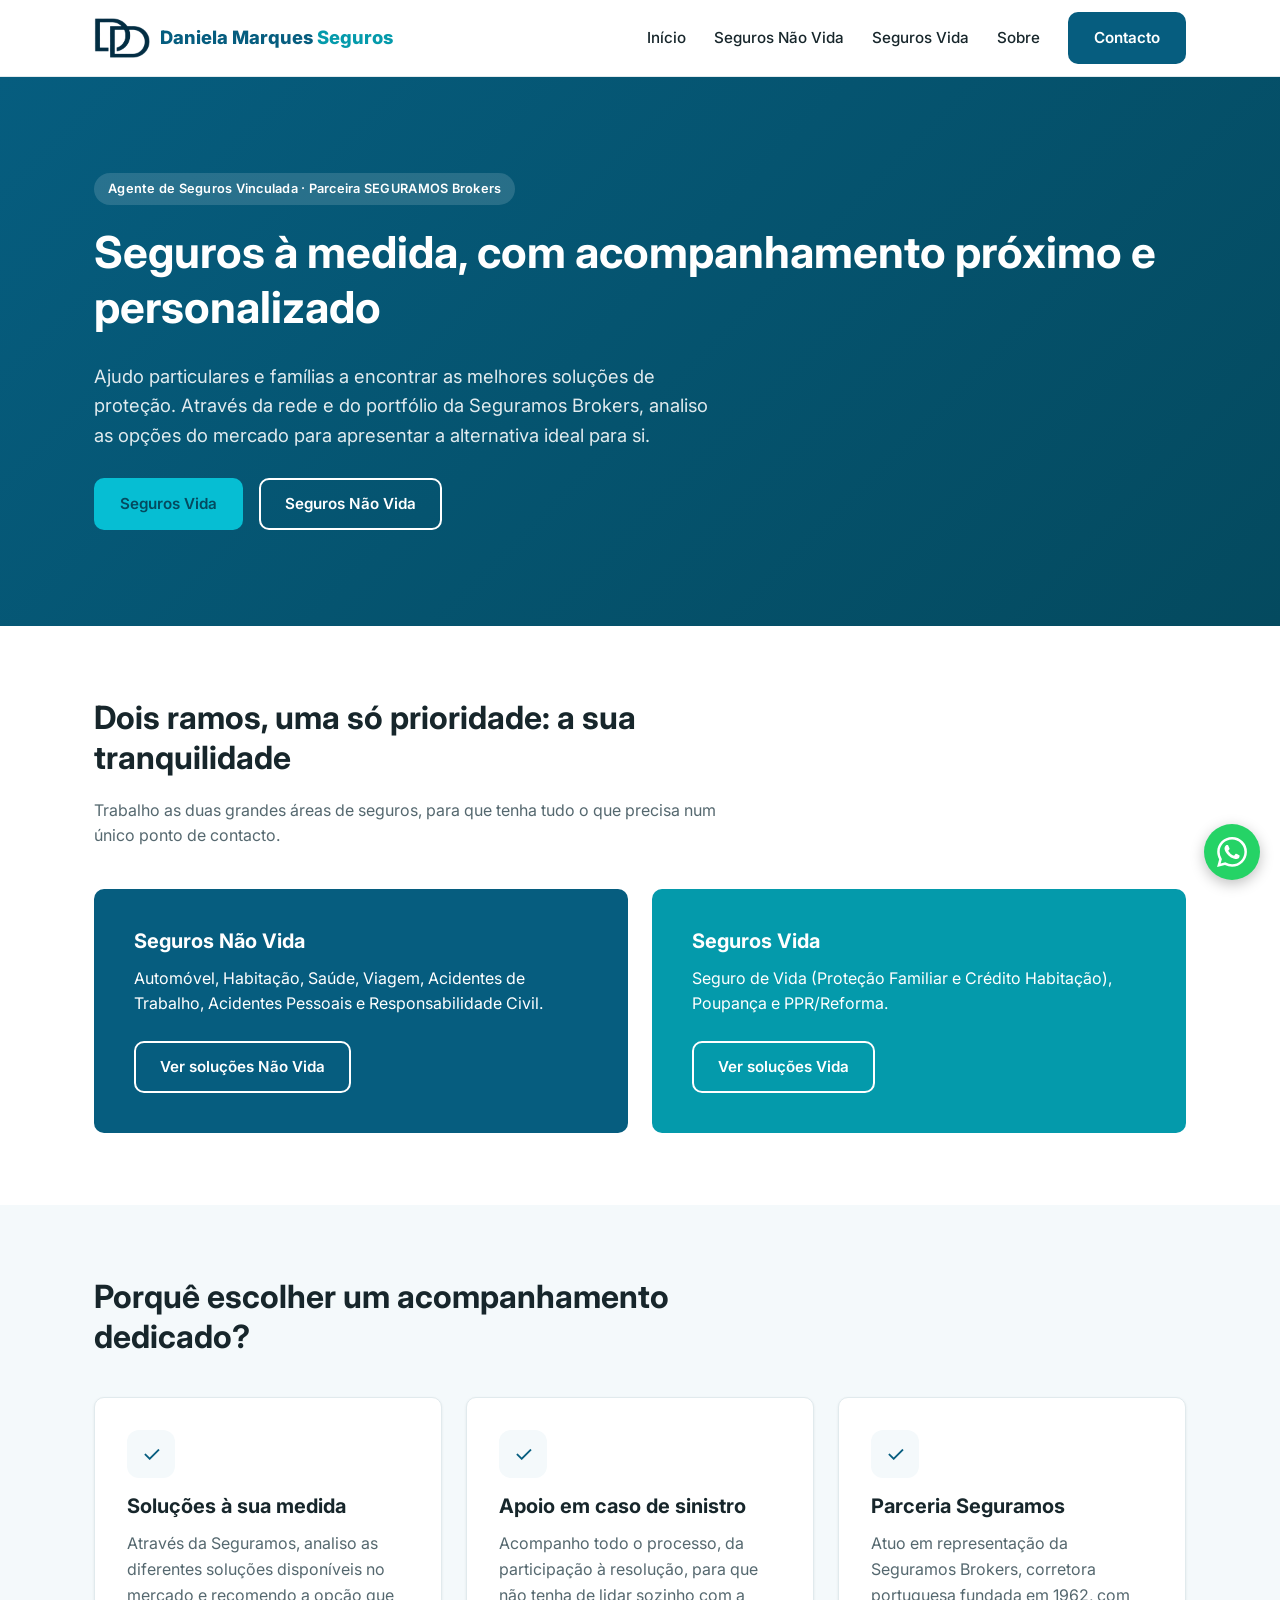
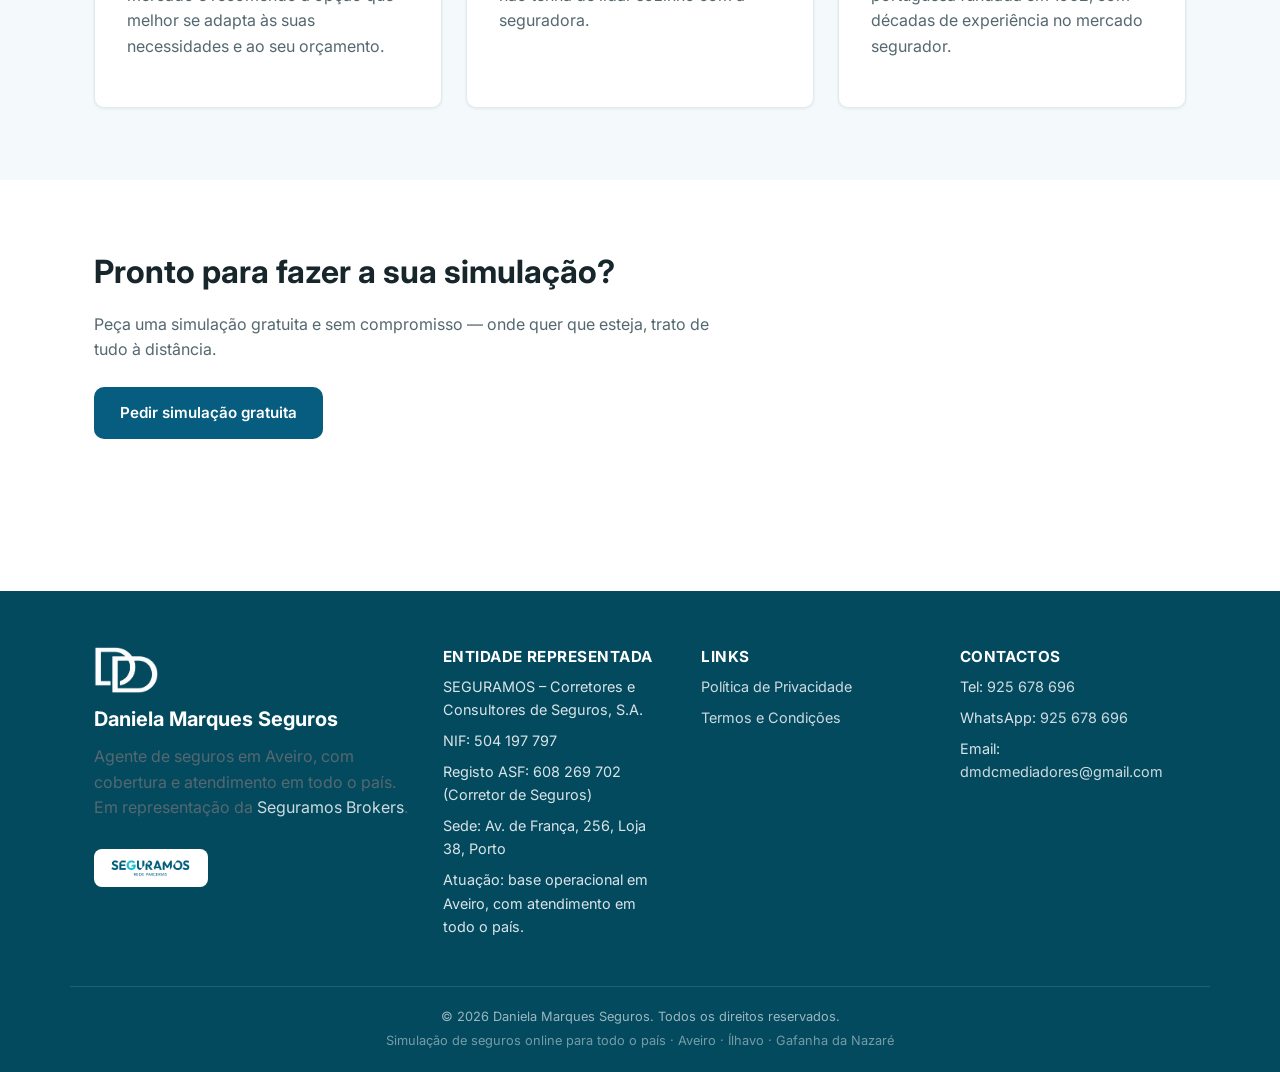
==== index.html @ 2007d987 "Adicionar logótipos DMDC Mediadores, favicon e imagem de partilha - Símbolo DD no cabeçalho e no rod" ====
<!DOCTYPE html>
<html lang="pt-PT">
<head>
  <meta charset="UTF-8">
  <meta name="viewport" content="width=device-width, initial-scale=1.0">
  <title>Simulação de Seguros Online — Daniela Marques Seguros | Aveiro</title>
  <meta name="description" content="Peça a sua simulação de seguro automóvel, casa, saúde, vida ou crédito habitação. Agente em representação da Seguramos Brokers, com atendimento em todo o país a partir de Aveiro e Ílhavo.">
  <link rel="canonical" href="https://dmdcmediadores.pt/">
  <meta property="og:type" content="website">
  <meta property="og:locale" content="pt_PT">
  <meta property="og:site_name" content="Daniela Marques Seguros">
  <meta property="og:title" content="Simulação de Seguros Online — Daniela Marques Seguros | Aveiro">
  <meta property="og:description" content="Peça a sua simulação de seguro automóvel, casa, saúde, vida ou crédito habitação. Agente em representação da Seguramos Brokers, com atendimento em todo o país a partir de Aveiro e Ílhavo.">
  <meta property="og:image" content="https://dmdcmediadores.pt/assets/img/og-image.png">
  <meta property="og:image:width" content="1200">
  <meta property="og:image:height" content="630">
  <meta property="og:url" content="https://dmdcmediadores.pt/">
  <link rel="icon" href="favicon.ico" sizes="any">
  <link rel="icon" href="assets/img/favicon-32.png" type="image/png" sizes="32x32">
  <link rel="apple-touch-icon" href="assets/img/apple-touch-icon.png">
  <link rel="manifest" href="site.webmanifest">
  <meta name="theme-color" content="#083d52">
  <link rel="preconnect" href="https://fonts.googleapis.com">
  <link href="https://fonts.googleapis.com/css2?family=Inter:wght@400;500;600;700;800&display=swap" rel="stylesheet">
  <link rel="stylesheet" href="assets/css/style.css">
  <script type="application/ld+json">
{
  "@context": "https://schema.org",
  "@type": "InsuranceAgency",
  "name": "Daniela Marques Seguros",
  "description": "Peça a sua simulação de seguro automóvel, casa, saúde, vida ou crédito habitação. Agente em representação da Seguramos Brokers, com atendimento em todo o país a partir de Aveiro e Ílhavo.",
  "url": "https://dmdcmediadores.pt/",
  "logo": "https://dmdcmediadores.pt/assets/img/logo-dmdc.png",
  "image": "https://dmdcmediadores.pt/assets/img/og-image.png",
  "telephone": "+351925678696",
  "email": "dmdcmediadores@gmail.com",
  "address": {
    "@type": "PostalAddress",
    "addressLocality": "Aveiro",
    "addressRegion": "Aveiro",
    "addressCountry": "PT"
  },
  "areaServed": [
    {
      "@type": "Country",
      "name": "Portugal"
    },
    {
      "@type": "City",
      "name": "Aveiro"
    },
    {
      "@type": "City",
      "name": "Ílhavo"
    },
    {
      "@type": "Place",
      "name": "Gafanha da Nazaré"
    }
  ],
  "parentOrganization": {
    "@type": "Organization",
    "name": "SEGURAMOS – Corretores e Consultores de Seguros, S.A.",
    "url": "https://www.seguramos.pt",
    "taxID": "504197797"
  },
  "knowsAbout": [
    "Seguro Automóvel",
    "Seguro de Habitação",
    "Seguro de Saúde",
    "Seguro de Viagem",
    "Seguro de Acidentes de Trabalho",
    "Seguro de Acidentes Pessoais",
    "Seguro de Responsabilidade Civil",
    "Seguro de Vida",
    "Seguro de Crédito Habitação",
    "PPR"
  ]
}
  </script>
</head>
<body>

  <header class="site-header">
    <div class="container header-inner">
      <a href="index.html" class="logo"><img src="assets/img/logo-dd.png" alt="" class="logo-mark" width="56" height="40"><span class="logo-text">Daniela Marques <span>Seguros</span></span></a>
      <nav class="main-nav" id="main-nav">
        <ul>
          <li><a href="index.html">Início</a></li>
          <li><a href="seguros-nao-vida.html">Seguros Não Vida</a></li>
          <li><a href="seguros-vida.html">Seguros Vida</a></li>
          <li><a href="sobre.html">Sobre</a></li>
          <li><a href="contacto.html" class="btn btn-primary">Contacto</a></li>
        </ul>
      </nav>
      <button class="nav-toggle" id="nav-toggle" aria-label="Abrir menu" aria-expanded="false">
        <span></span><span></span><span></span>
      </button>
    </div>
  </header>

  <section class="hero">
    <div class="container">
      <span class="hero-eyebrow">Agente de Seguros Vinculada · Parceira SEGURAMOS Brokers</span>
      <h1>Seguros à medida, com acompanhamento próximo e personalizado</h1>
      <p class="lead">Ajudo particulares e famílias a encontrar as melhores soluções de proteção. Através da rede e do portfólio da Seguramos Brokers, analiso as opções do mercado para apresentar a alternativa ideal para si.</p>
      <div class="btn-row">
        <a href="seguros-vida.html" class="btn btn-accent">Seguros Vida</a>
        <a href="seguros-nao-vida.html" class="btn btn-outline">Seguros Não Vida</a>
      </div>
    </div>
  </section>

  <section class="section">
    <div class="container">
      <div class="section-header">
        <h2>Dois ramos, uma só prioridade: a sua tranquilidade</h2>
        <p>Trabalho as duas grandes áreas de seguros, para que tenha tudo o que precisa num único ponto de contacto.</p>
      </div>
      <div class="grid grid-2">
        <div class="branch-card nao-vida">
          <h3>Seguros Não Vida</h3>
          <p>Automóvel, Habitação, Saúde, Viagem, Acidentes de Trabalho, Acidentes Pessoais e Responsabilidade Civil.</p>
          <a href="seguros-nao-vida.html" class="btn btn-outline">Ver soluções Não Vida</a>
        </div>
        <div class="branch-card vida">
          <h3>Seguros Vida</h3>
          <p>Seguro de Vida (Proteção Familiar e Crédito Habitação), Poupança e PPR/Reforma.</p>
          <a href="seguros-vida.html" class="btn btn-outline">Ver soluções Vida</a>
        </div>
      </div>
    </div>
  </section>

  <section class="section section-alt">
    <div class="container">
      <div class="section-header">
        <h2>Porquê escolher um acompanhamento dedicado?</h2>
      </div>
      <div class="grid grid-3">
        <div class="card">
          <div class="card-icon">✓</div>
          <h3>Soluções à sua medida</h3>
          <p>Através da Seguramos, analiso as diferentes soluções disponíveis no mercado e recomendo a opção que melhor se adapta às suas necessidades e ao seu orçamento.</p>
        </div>
        <div class="card">
          <div class="card-icon">✓</div>
          <h3>Apoio em caso de sinistro</h3>
          <p>Acompanho todo o processo, da participação à resolução, para que não tenha de lidar sozinho com a seguradora.</p>
        </div>
        <div class="card">
          <div class="card-icon">✓</div>
          <h3>Parceria Seguramos</h3>
          <p>Atuo em representação da Seguramos Brokers, corretora portuguesa fundada em 1962, com décadas de experiência no mercado segurador.</p>
        </div>
      </div>
    </div>
  </section>

  <section class="section">
    <div class="container">
      <div class="section-header" style="margin-bottom: 24px;">
        <h2>Pronto para fazer a sua simulação?</h2>
        <p>Peça uma simulação gratuita e sem compromisso — onde quer que esteja, trato de tudo à distância.</p>
      </div>
      <a href="contacto.html" class="btn btn-primary">Pedir simulação gratuita</a>
    </div>
  </section>

  <footer class="site-footer">
    <div class="container footer-inner">
      <div class="footer-col">
        <img src="assets/img/logo-dd-white.png" alt="DMDC Mediadores" class="footer-logo" width="64" height="46">
        <h3>Daniela Marques Seguros</h3>
        <p>Agente de seguros em Aveiro, com cobertura e atendimento em todo o país. Em representação da <a href="https://www.seguramos.pt" target="_blank" rel="noopener">Seguramos Brokers</a>.</p>
        <a href="https://www.seguramos.pt" target="_blank" rel="noopener" class="footer-partner-logo-wrap">
          <img src="assets/img/seguramos-logo.png" alt="Seguramos — Rede Parcerias" class="footer-partner-logo">
        </a>
      </div>
      <div class="footer-col">
        <h4>Entidade Representada</h4>
        <ul>
          <li>SEGURAMOS – Corretores e Consultores de Seguros, S.A.</li>
          <li>NIF: 504 197 797</li>
          <li>Registo ASF: 608 269 702 (Corretor de Seguros)</li>
          <li>Sede: Av. de França, 256, Loja 38, Porto</li>
          <li>Atuação: base operacional em Aveiro, com atendimento em todo o país.</li>
        </ul>
      </div>
      <div class="footer-col">
        <h4>Links</h4>
        <ul>
          <li><a href="privacidade.html">Política de Privacidade</a></li>
          <li><a href="termos.html">Termos e Condições</a></li>
        </ul>
      </div>
      <div class="footer-col">
        <h4>Contactos</h4>
        <ul>
          <li>Tel: <a href="tel:+351925678696">925 678 696</a></li>
          <li>WhatsApp: <a href="https://wa.me/351925678696" target="_blank" rel="noopener">925 678 696</a></li>
          <li>Email: <a href="mailto:dmdcmediadores@gmail.com">dmdcmediadores@gmail.com</a></li>
        </ul>
      </div>
    </div>
    <div class="footer-bottom container">
      <p>&copy; <span id="year"></span> Daniela Marques Seguros. Todos os direitos reservados.</p>
      <p class="footer-areas">Simulação de seguros online para todo o país · Aveiro · Ílhavo · Gafanha da Nazaré</p>
    </div>
  </footer>

  <a href="https://wa.me/351925678696?text=Ol%C3%A1%20Daniela%2C%20gostaria%20de%20pedir%20uma%20simula%C3%A7%C3%A3o%20de%20seguro." class="whatsapp-float" target="_blank" rel="noopener" aria-label="Falar no WhatsApp">
    <svg viewBox="0 0 24 24" aria-hidden="true"><path fill="currentColor" d="M17.472 14.382c-.297-.149-1.758-.867-2.03-.967-.273-.099-.471-.148-.67.15-.197.297-.767.966-.94 1.164-.173.199-.347.223-.644.075-.297-.15-1.255-.463-2.39-1.475-.883-.788-1.48-1.761-1.653-2.059-.173-.297-.018-.458.13-.606.134-.133.298-.347.446-.52.149-.174.198-.298.298-.497.099-.198.05-.371-.025-.52-.075-.149-.669-1.612-.916-2.207-.242-.579-.487-.5-.669-.51-.173-.008-.371-.01-.57-.01-.198 0-.52.074-.792.372-.272.297-1.04 1.016-1.04 2.479 0 1.462 1.065 2.875 1.213 3.074.149.198 2.096 3.2 5.077 4.487.709.306 1.262.489 1.694.625.712.227 1.36.195 1.871.118.571-.085 1.758-.719 2.006-1.413.248-.694.248-1.289.173-1.413-.074-.124-.272-.198-.57-.347m-5.421 7.403h-.004a9.87 9.87 0 01-5.031-1.378l-.361-.214-3.741.982.998-3.648-.235-.374a9.86 9.86 0 01-1.51-5.26c.001-5.45 4.436-9.884 9.888-9.884 2.64 0 5.122 1.03 6.988 2.898a9.825 9.825 0 012.893 6.994c-.003 5.45-4.437 9.884-9.885 9.884m8.413-18.297A11.815 11.815 0 0012.05 0C5.495 0 .16 5.335.157 11.892c0 2.096.547 4.142 1.588 5.945L.057 24l6.305-1.654a11.882 11.882 0 005.683 1.448h.005c6.554 0 11.89-5.335 11.893-11.893a11.821 11.821 0 00-3.48-8.413Z"/></svg>
  </a>

  <script src="assets/js/main.js"></script>
</body>
</html>
---- assets/css/style.css ----
/* Daniela Marques Seguros — folha de estilos principal */

:root {
  --color-primary: #065d7f;
  --color-primary-dark: #044a5f;
  --color-accent: #06bed3;
  --color-accent-dark: #049aab;
  --color-white: #ffffff;
  --color-bg: #ffffff;
  --color-bg-alt: #f4f9fb;
  --color-text: #17262b;
  --color-text-muted: #55686f;
  --color-border: #e1eaed;
  --font-family: 'Inter', -apple-system, BlinkMacSystemFont, 'Segoe UI', Roboto, Helvetica, Arial, sans-serif;
  --radius: 10px;
  --shadow-sm: 0 1px 3px rgba(6, 40, 55, 0.08);
  --shadow-md: 0 8px 24px rgba(6, 40, 55, 0.10);
  --container-width: 1140px;
}

* { box-sizing: border-box; }

html { scroll-behavior: smooth; }

body {
  margin: 0;
  font-family: var(--font-family);
  color: var(--color-text);
  background: var(--color-bg);
  line-height: 1.6;
  -webkit-font-smoothing: antialiased;
}

img { max-width: 100%; display: block; }

a { color: var(--color-primary); text-decoration: none; }
a:hover { color: var(--color-accent-dark); }

h1, h2, h3, h4 { line-height: 1.25; margin: 0 0 0.6em; font-weight: 700; }
h1 { font-size: clamp(2rem, 4vw, 2.75rem); }
h2 { font-size: clamp(1.5rem, 3vw, 2rem); }
h3 { font-size: 1.25rem; }
p { margin: 0 0 1em; color: var(--color-text-muted); }

.container {
  max-width: var(--container-width);
  margin: 0 auto;
  padding: 0 24px;
}

.section { padding: 72px 0; }
.section-alt { background: var(--color-bg-alt); }
.section-header { max-width: 640px; margin-bottom: 40px; }
.section-header p { margin-bottom: 0; }

/* Header / Nav */
.site-header {
  position: sticky;
  top: 0;
  z-index: 100;
  background: var(--color-white);
  border-bottom: 1px solid var(--color-border);
}

.header-inner {
  display: flex;
  align-items: center;
  justify-content: space-between;
  min-height: 76px;
}

.logo {
  display: inline-flex;
  align-items: center;
  gap: 10px;
  font-weight: 800;
  font-size: 1.15rem;
  color: var(--color-primary);
  white-space: nowrap;
}
.logo-mark { height: 40px; width: auto; display: block; }
.logo-text span { color: var(--color-accent-dark); }

.main-nav ul {
  list-style: none;
  display: flex;
  align-items: center;
  gap: 28px;
  margin: 0;
  padding: 0;
}

.main-nav a:not(.btn) {
  color: var(--color-text);
  font-weight: 500;
  font-size: 0.95rem;
}
.main-nav a:not(.btn):hover { color: var(--color-primary); }

.nav-toggle {
  display: none;
  flex-direction: column;
  justify-content: center;
  gap: 5px;
  width: 40px;
  height: 40px;
  background: none;
  border: none;
  cursor: pointer;
}
.nav-toggle span {
  display: block;
  height: 2px;
  width: 100%;
  background: var(--color-primary);
  border-radius: 2px;
}

/* Buttons */
.btn {
  display: inline-block;
  padding: 12px 24px;
  border-radius: var(--radius);
  font-weight: 600;
  font-size: 0.95rem;
  border: 2px solid transparent;
  cursor: pointer;
  transition: transform 0.15s ease, box-shadow 0.15s ease, background 0.15s ease;
}
.btn-primary {
  background: var(--color-primary);
  color: var(--color-white);
}
.btn-primary:hover { background: var(--color-primary-dark); color: var(--color-white); }
.btn-accent {
  background: var(--color-accent);
  color: var(--color-primary-dark);
}
.btn-accent:hover { background: var(--color-accent-dark); color: var(--color-white); }
.btn-outline {
  background: transparent;
  border-color: var(--color-white);
  color: var(--color-white);
}
.btn-outline:hover { background: var(--color-white); color: var(--color-primary); }
.btn-block { width: 100%; text-align: center; }
.btn-row { display: flex; flex-wrap: wrap; gap: 16px; margin-top: 28px; }

/* Hero */
.hero {
  background: linear-gradient(135deg, var(--color-primary) 0%, var(--color-primary-dark) 100%);
  color: var(--color-white);
  padding: 96px 0;
}
.hero h1 { color: var(--color-white); }
.hero p.lead {
  color: rgba(255,255,255,0.88);
  font-size: 1.15rem;
  max-width: 620px;
}
.hero-eyebrow {
  display: inline-block;
  background: rgba(255,255,255,0.14);
  color: var(--color-white);
  padding: 6px 14px;
  border-radius: 999px;
  font-size: 0.8rem;
  font-weight: 600;
  letter-spacing: 0.02em;
  margin-bottom: 20px;
}

.page-hero {
  background: var(--color-bg-alt);
  padding: 56px 0;
  border-bottom: 1px solid var(--color-border);
}
.page-hero h1 { color: var(--color-primary); margin-bottom: 8px; }

/* Cards / Grid */
.grid {
  display: grid;
  gap: 24px;
}
.grid-2 { grid-template-columns: repeat(2, 1fr); }
.grid-3 { grid-template-columns: repeat(3, 1fr); }

.card {
  background: var(--color-white);
  border: 1px solid var(--color-border);
  border-radius: var(--radius);
  padding: 32px;
  box-shadow: var(--shadow-sm);
  transition: box-shadow 0.15s ease, transform 0.15s ease;
}
.card:hover { box-shadow: var(--shadow-md); transform: translateY(-2px); }

.card-icon {
  width: 48px;
  height: 48px;
  border-radius: 12px;
  background: var(--color-bg-alt);
  display: flex;
  align-items: center;
  justify-content: center;
  margin-bottom: 16px;
  color: var(--color-primary);
  font-size: 1.4rem;
}

.branch-card {
  border-radius: var(--radius);
  padding: 40px;
  color: var(--color-white);
}
.branch-card.nao-vida { background: var(--color-primary); }
.branch-card.vida { background: var(--color-accent-dark); }
.branch-card h3, .branch-card p { color: var(--color-white); }
.branch-card a.btn { margin-top: 8px; }

/* Sub-secções (ramos) */
.subsection {
  border-top: 1px solid var(--color-border);
  padding: 48px 0;
  scroll-margin-top: 96px;
}
.subsection:first-of-type { border-top: none; }
.subsection-inner {
  display: grid;
  grid-template-columns: 1fr 1fr;
  gap: 40px;
  align-items: start;
}
.subsection h2 { color: var(--color-primary); }
.anchor-nav {
  display: flex;
  flex-wrap: wrap;
  gap: 10px;
  margin: 24px 0 0;
}
.anchor-nav a {
  background: var(--color-bg-alt);
  border: 1px solid var(--color-border);
  padding: 8px 16px;
  border-radius: 999px;
  font-size: 0.9rem;
  font-weight: 500;
  color: var(--color-text);
}
.anchor-nav a:hover { background: var(--color-primary); color: var(--color-white); border-color: var(--color-primary); }

/* Sobre */
.about-grid {
  display: grid;
  grid-template-columns: 280px 1fr;
  gap: 48px;
  align-items: start;
}
.about-photo {
  width: 100%;
  aspect-ratio: 1;
  border-radius: var(--radius);
  background: var(--color-bg-alt);
  display: flex;
  align-items: center;
  justify-content: center;
  color: var(--color-text-muted);
  font-size: 0.9rem;
  text-align: center;
  padding: 16px;
  border: 1px dashed var(--color-border);
}
.stat-row { display: flex; gap: 32px; margin: 24px 0; flex-wrap: wrap; }
.stat-row .stat strong { display: block; font-size: 1.8rem; color: var(--color-primary); }
.stat-row .stat span { font-size: 0.85rem; color: var(--color-text-muted); }

/* Contacto */
.contact-grid {
  display: grid;
  grid-template-columns: 1.1fr 0.9fr;
  gap: 48px;
  align-items: start;
}
.form-group { margin-bottom: 18px; }
label { display: block; font-weight: 600; font-size: 0.9rem; margin-bottom: 6px; }
input[type="text"], input[type="email"], input[type="tel"], select, textarea {
  width: 100%;
  padding: 12px 14px;
  border: 1px solid var(--color-border);
  border-radius: 8px;
  font-family: inherit;
  font-size: 0.95rem;
  color: var(--color-text);
  background: var(--color-white);
}
input:focus, select:focus, textarea:focus {
  outline: none;
  border-color: var(--color-primary);
  box-shadow: 0 0 0 3px rgba(6, 93, 127, 0.15);
}
textarea { resize: vertical; min-height: 120px; }
.checkbox-row {
  display: flex;
  align-items: flex-start;
  gap: 10px;
}
.checkbox-row input { width: auto; margin-top: 4px; }
.checkbox-row label { font-weight: 400; font-size: 0.85rem; color: var(--color-text-muted); }

.form-status {
  margin-top: 16px;
  padding: 12px 16px;
  border-radius: 8px;
  font-size: 0.9rem;
  display: none;
}
.form-status.success { display: block; background: #e5f7ee; color: #1e7a4d; }
.form-status.error { display: block; background: #fdecec; color: #b3261e; }

.info-card { background: var(--color-bg-alt); border-radius: var(--radius); padding: 32px; }
.info-card ul { list-style: none; padding: 0; margin: 0; }
.info-card li { margin-bottom: 14px; font-size: 0.95rem; }
.info-card li strong { display: block; color: var(--color-primary); font-size: 0.8rem; text-transform: uppercase; letter-spacing: 0.03em; margin-bottom: 2px; }
.map-placeholder {
  margin-top: 24px;
  border: 1px dashed var(--color-border);
  border-radius: var(--radius);
  padding: 32px;
  text-align: center;
  color: var(--color-text-muted);
  font-size: 0.9rem;
  background: var(--color-white);
}

/* Placeholder marker */
.fill-me {
  background: #fff3cd;
  color: #7a5c00;
  padding: 1px 6px;
  border-radius: 4px;
  font-size: 0.85em;
  font-weight: 600;
}

/* Footer */
.site-footer {
  background: var(--color-primary-dark);
  color: rgba(255,255,255,0.85);
  padding: 56px 0 0;
  margin-top: 80px;
}
.footer-inner {
  display: grid;
  grid-template-columns: 1.4fr 1fr 1fr 1fr;
  gap: 32px;
  padding-bottom: 40px;
}
.footer-inner h3, .footer-inner h4 { color: var(--color-white); }
.footer-inner h4 { font-size: 0.95rem; text-transform: uppercase; letter-spacing: 0.03em; }
.footer-inner a { color: rgba(255,255,255,0.8); }
.footer-inner a:hover { color: var(--color-white); }
.footer-inner ul { list-style: none; padding: 0; margin: 0; font-size: 0.9rem; }
.footer-inner li { margin-bottom: 8px; }
.footer-bottom {
  border-top: 1px solid rgba(255,255,255,0.12);
  padding: 20px 24px;
  font-size: 0.8rem;
  text-align: center;
}
.footer-bottom p { color: rgba(255,255,255,0.6); margin: 0; }
.footer-bottom .footer-areas { font-size: 0.8rem; color: rgba(255,255,255,0.45); margin-top: 4px; }

.footer-partner-logo-wrap {
  display: inline-block;
  background: var(--color-white);
  padding: 8px 14px;
  border-radius: 8px;
  margin-top: 12px;
}
.footer-partner-logo { height: 22px; width: auto; display: block; }

.partner-logo {
  height: 56px;
  width: auto;
  margin: 12px 0 20px;
}

/* Fixed call button */
.fixed-cta {
  position: fixed;
  bottom: 24px;
  right: 24px;
  z-index: 200;
  box-shadow: var(--shadow-md);
}

/* Responsive */
@media (max-width: 900px) {
  .grid-2, .grid-3 { grid-template-columns: 1fr; }
  .subsection-inner { grid-template-columns: 1fr; }
  .about-grid { grid-template-columns: 1fr; }
  .contact-grid { grid-template-columns: 1fr; }
  .footer-inner { grid-template-columns: 1fr 1fr; }
}

@media (max-width: 720px) {
  .main-nav {
    position: absolute;
    top: 76px;
    left: 0;
    right: 0;
    background: var(--color-white);
    border-bottom: 1px solid var(--color-border);
    display: none;
  }
  .main-nav.open { display: block; }
  .main-nav ul {
    flex-direction: column;
    align-items: stretch;
    padding: 16px 24px 24px;
    gap: 14px;
  }
  .nav-toggle { display: flex; }
  .footer-inner { grid-template-columns: 1fr; }
}

/* Botão flutuante WhatsApp */
.whatsapp-float {
  position: fixed;
  right: 20px;
  bottom: 20px;
  z-index: 1000;
  width: 56px;
  height: 56px;
  border-radius: 50%;
  background: #25d366;
  color: #fff;
  display: flex;
  align-items: center;
  justify-content: center;
  box-shadow: 0 4px 14px rgba(0, 0, 0, 0.25);
  transition: transform 0.15s ease, box-shadow 0.15s ease;
}
.whatsapp-float:hover { transform: scale(1.08); box-shadow: 0 6px 18px rgba(0, 0, 0, 0.3); color: #fff; }
.whatsapp-float svg { width: 30px; height: 30px; }
@media (max-width: 720px) {
  .whatsapp-float { right: 16px; bottom: 16px; width: 52px; height: 52px; }
}

/* Logótipos DMDC Mediadores */
.footer-logo { height: 46px; width: auto; display: block; margin-bottom: 14px; }
.about-brand { display: block; width: 100%; max-width: 220px; height: auto; margin: 24px auto 0; }
@media (max-width: 720px) {
  .logo-mark { height: 32px; }
}
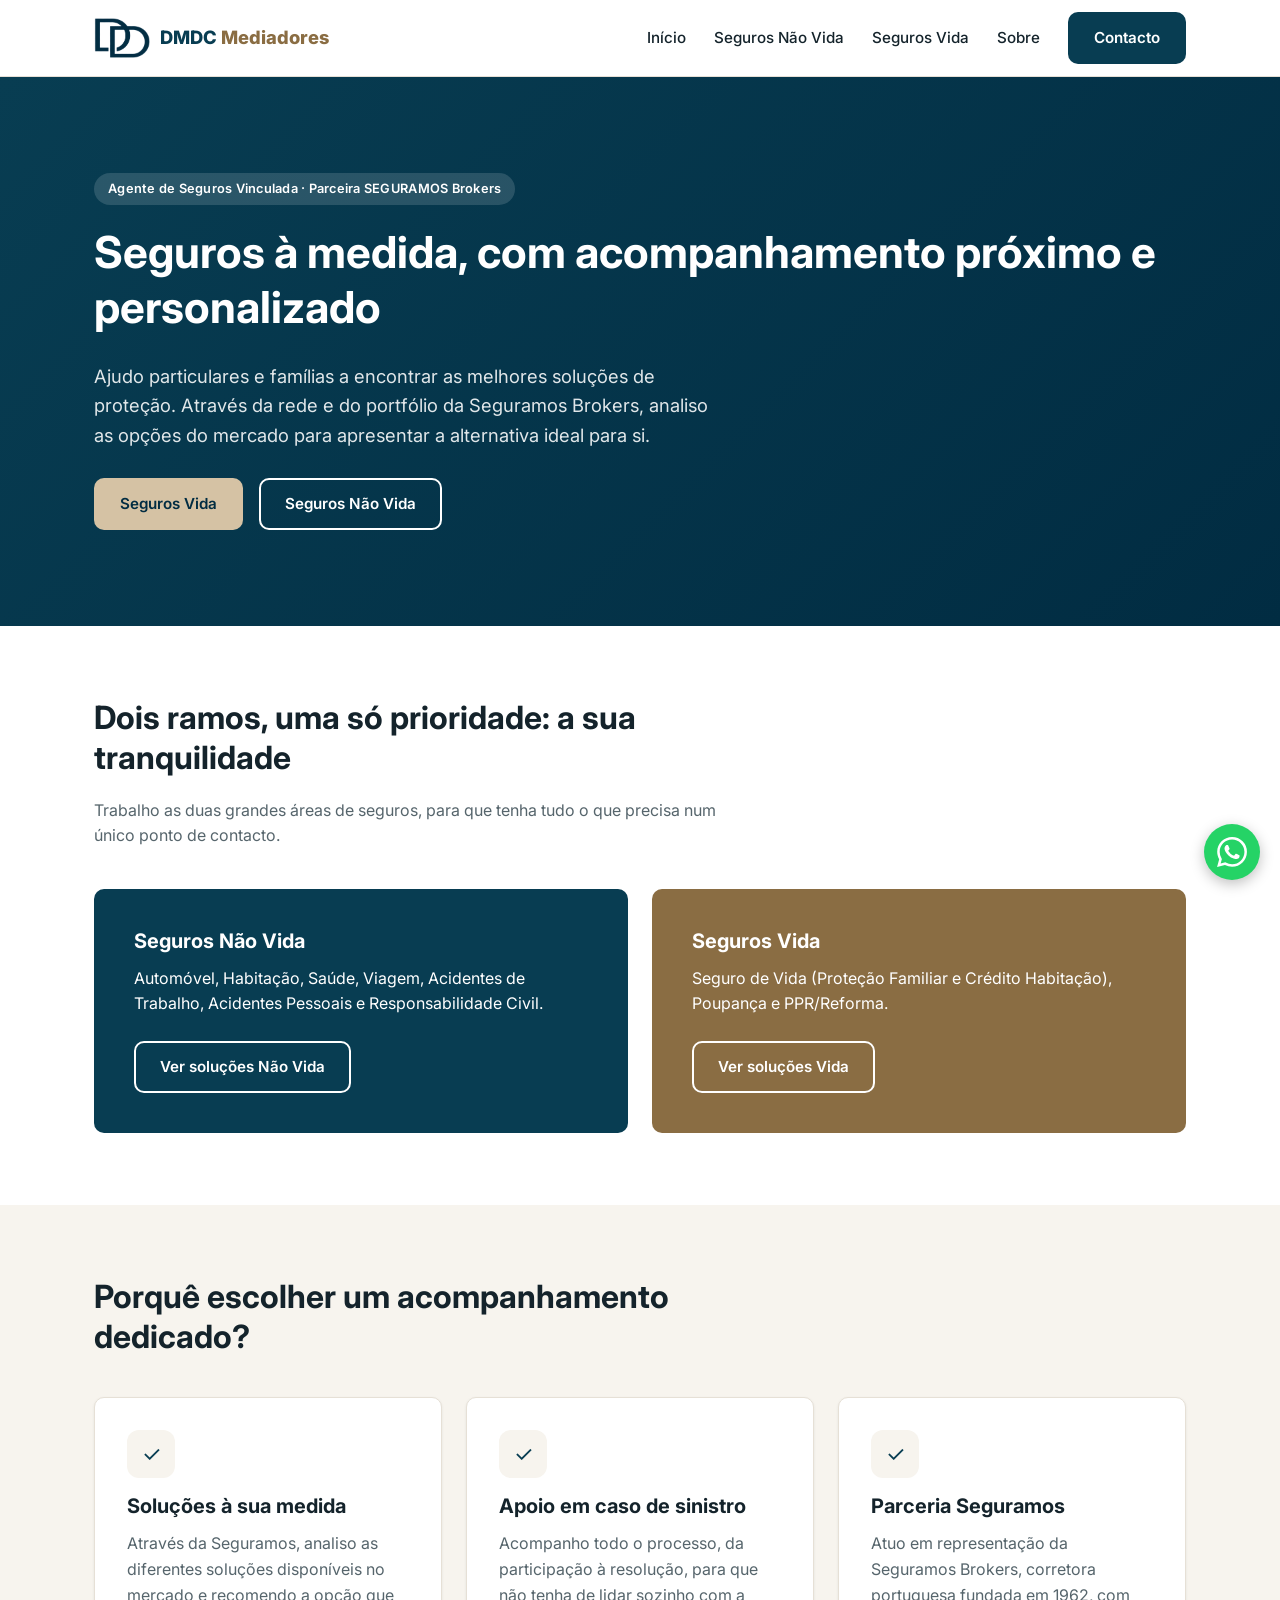
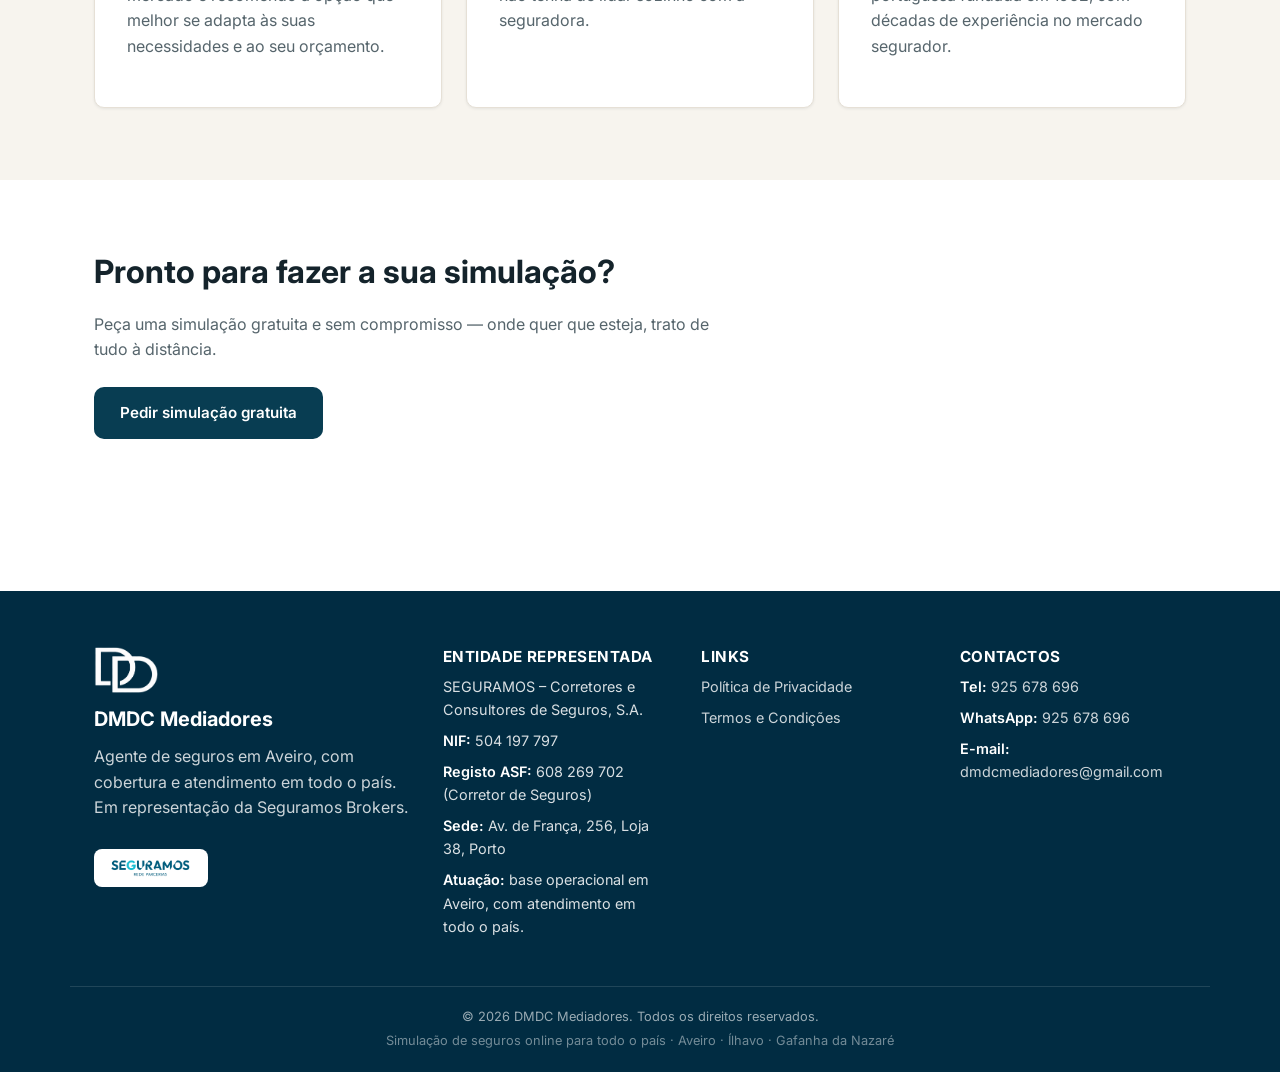
==== commit 0524e856: "Renomear para DMDC Mediadores e aplicar paleta do logótipo - Nome comercial DMDC Mediadores no cabeç" ====
--- a/index.html
+++ b/index.html
@@ -3,13 +3,13 @@
 <head>
   <meta charset="UTF-8">
   <meta name="viewport" content="width=device-width, initial-scale=1.0">
-  <title>Simulação de Seguros Online — Daniela Marques Seguros | Aveiro</title>
+  <title>Simulação de Seguros Online — DMDC Mediadores | Aveiro</title>
   <meta name="description" content="Peça a sua simulação de seguro automóvel, casa, saúde, vida ou crédito habitação. Agente em representação da Seguramos Brokers, com atendimento em todo o país a partir de Aveiro e Ílhavo.">
   <link rel="canonical" href="https://dmdcmediadores.pt/">
   <meta property="og:type" content="website">
   <meta property="og:locale" content="pt_PT">
-  <meta property="og:site_name" content="Daniela Marques Seguros">
-  <meta property="og:title" content="Simulação de Seguros Online — Daniela Marques Seguros | Aveiro">
+  <meta property="og:site_name" content="DMDC Mediadores">
+  <meta property="og:title" content="Simulação de Seguros Online — DMDC Mediadores | Aveiro">
   <meta property="og:description" content="Peça a sua simulação de seguro automóvel, casa, saúde, vida ou crédito habitação. Agente em representação da Seguramos Brokers, com atendimento em todo o país a partir de Aveiro e Ílhavo.">
   <meta property="og:image" content="https://dmdcmediadores.pt/assets/img/og-image.png">
   <meta property="og:image:width" content="1200">
@@ -27,7 +27,8 @@
 {
   "@context": "https://schema.org",
   "@type": "InsuranceAgency",
-  "name": "Daniela Marques Seguros",
+  "name": "DMDC Mediadores",
+  "alternateName": "Daniela Marques — Agente de Seguros",
   "description": "Peça a sua simulação de seguro automóvel, casa, saúde, vida ou crédito habitação. Agente em representação da Seguramos Brokers, com atendimento em todo o país a partir de Aveiro e Ílhavo.",
   "url": "https://dmdcmediadores.pt/",
   "logo": "https://dmdcmediadores.pt/assets/img/logo-dmdc.png",
@@ -83,7 +84,7 @@
 
   <header class="site-header">
     <div class="container header-inner">
-      <a href="index.html" class="logo"><img src="assets/img/logo-dd.png" alt="" class="logo-mark" width="56" height="40"><span class="logo-text">Daniela Marques <span>Seguros</span></span></a>
+      <a href="index.html" class="logo"><img src="assets/img/logo-dd.png" alt="" class="logo-mark" width="56" height="40"><span class="logo-text">DMDC <span>Mediadores</span></span></a>
       <nav class="main-nav" id="main-nav">
         <ul>
           <li><a href="index.html">Início</a></li>
@@ -171,7 +172,7 @@
     <div class="container footer-inner">
       <div class="footer-col">
         <img src="assets/img/logo-dd-white.png" alt="DMDC Mediadores" class="footer-logo" width="64" height="46">
-        <h3>Daniela Marques Seguros</h3>
+        <h3>DMDC Mediadores</h3>
         <p>Agente de seguros em Aveiro, com cobertura e atendimento em todo o país. Em representação da <a href="https://www.seguramos.pt" target="_blank" rel="noopener">Seguramos Brokers</a>.</p>
         <a href="https://www.seguramos.pt" target="_blank" rel="noopener" class="footer-partner-logo-wrap">
           <img src="assets/img/seguramos-logo.png" alt="Seguramos — Rede Parcerias" class="footer-partner-logo">
@@ -181,10 +182,10 @@
         <h4>Entidade Representada</h4>
         <ul>
           <li>SEGURAMOS – Corretores e Consultores de Seguros, S.A.</li>
-          <li>NIF: 504 197 797</li>
-          <li>Registo ASF: 608 269 702 (Corretor de Seguros)</li>
-          <li>Sede: Av. de França, 256, Loja 38, Porto</li>
-          <li>Atuação: base operacional em Aveiro, com atendimento em todo o país.</li>
+          <li><strong>NIF:</strong> 504 197 797</li>
+          <li><strong>Registo ASF:</strong> 608 269 702 (Corretor de Seguros)</li>
+          <li><strong>Sede:</strong> Av. de França, 256, Loja 38, Porto</li>
+          <li><strong>Atuação:</strong> base operacional em Aveiro, com atendimento em todo o país.</li>
         </ul>
       </div>
       <div class="footer-col">
@@ -197,14 +198,14 @@
       <div class="footer-col">
         <h4>Contactos</h4>
         <ul>
-          <li>Tel: <a href="tel:+351925678696">925 678 696</a></li>
-          <li>WhatsApp: <a href="https://wa.me/351925678696" target="_blank" rel="noopener">925 678 696</a></li>
-          <li>Email: <a href="mailto:dmdcmediadores@gmail.com">dmdcmediadores@gmail.com</a></li>
+          <li><strong>Tel:</strong> <a href="tel:+351925678696">925 678 696</a></li>
+          <li><strong>WhatsApp:</strong> <a href="https://wa.me/351925678696" target="_blank" rel="noopener">925 678 696</a></li>
+          <li><strong>E-mail:</strong> <a href="mailto:dmdcmediadores@gmail.com">dmdcmediadores@gmail.com</a></li>
         </ul>
       </div>
     </div>
     <div class="footer-bottom container">
-      <p>&copy; <span id="year"></span> Daniela Marques Seguros. Todos os direitos reservados.</p>
+      <p>&copy; <span id="year"></span> DMDC Mediadores. Todos os direitos reservados.</p>
       <p class="footer-areas">Simulação de seguros online para todo o país · Aveiro · Ílhavo · Gafanha da Nazaré</p>
     </div>
   </footer>
--- a/assets/css/style.css
+++ b/assets/css/style.css
@@ -1,16 +1,16 @@
-/* Daniela Marques Seguros — folha de estilos principal */
+/* DMDC Mediadores — folha de estilos principal */
 
 :root {
-  --color-primary: #065d7f;
-  --color-primary-dark: #044a5f;
-  --color-accent: #06bed3;
-  --color-accent-dark: #049aab;
+  --color-primary: #083d52;
+  --color-primary-dark: #012c42;
+  --color-accent: #d5c2a4;
+  --color-accent-dark: #8a6d43;
   --color-white: #ffffff;
   --color-bg: #ffffff;
-  --color-bg-alt: #f4f9fb;
-  --color-text: #17262b;
-  --color-text-muted: #55686f;
-  --color-border: #e1eaed;
+  --color-bg-alt: #f7f4ee;
+  --color-text: #14232b;
+  --color-text-muted: #56656c;
+  --color-border: #e6e0d6;
   --font-family: 'Inter', -apple-system, BlinkMacSystemFont, 'Segoe UI', Roboto, Helvetica, Arial, sans-serif;
   --radius: 10px;
   --shadow-sm: 0 1px 3px rgba(6, 40, 55, 0.08);
@@ -296,7 +296,7 @@
 input:focus, select:focus, textarea:focus {
   outline: none;
   border-color: var(--color-primary);
-  box-shadow: 0 0 0 3px rgba(6, 93, 127, 0.15);
+  box-shadow: 0 0 0 3px rgba(8, 61, 82, 0.15);
 }
 textarea { resize: vertical; min-height: 120px; }
 .checkbox-row {
@@ -361,6 +361,8 @@
 .footer-inner a:hover { color: var(--color-white); }
 .footer-inner ul { list-style: none; padding: 0; margin: 0; font-size: 0.9rem; }
 .footer-inner li { margin-bottom: 8px; }
+.footer-inner li strong { color: var(--color-white); font-weight: 600; }
+.footer-inner p { color: rgba(255,255,255,0.8); }
 .footer-bottom {
   border-top: 1px solid rgba(255,255,255,0.12);
   padding: 20px 24px;
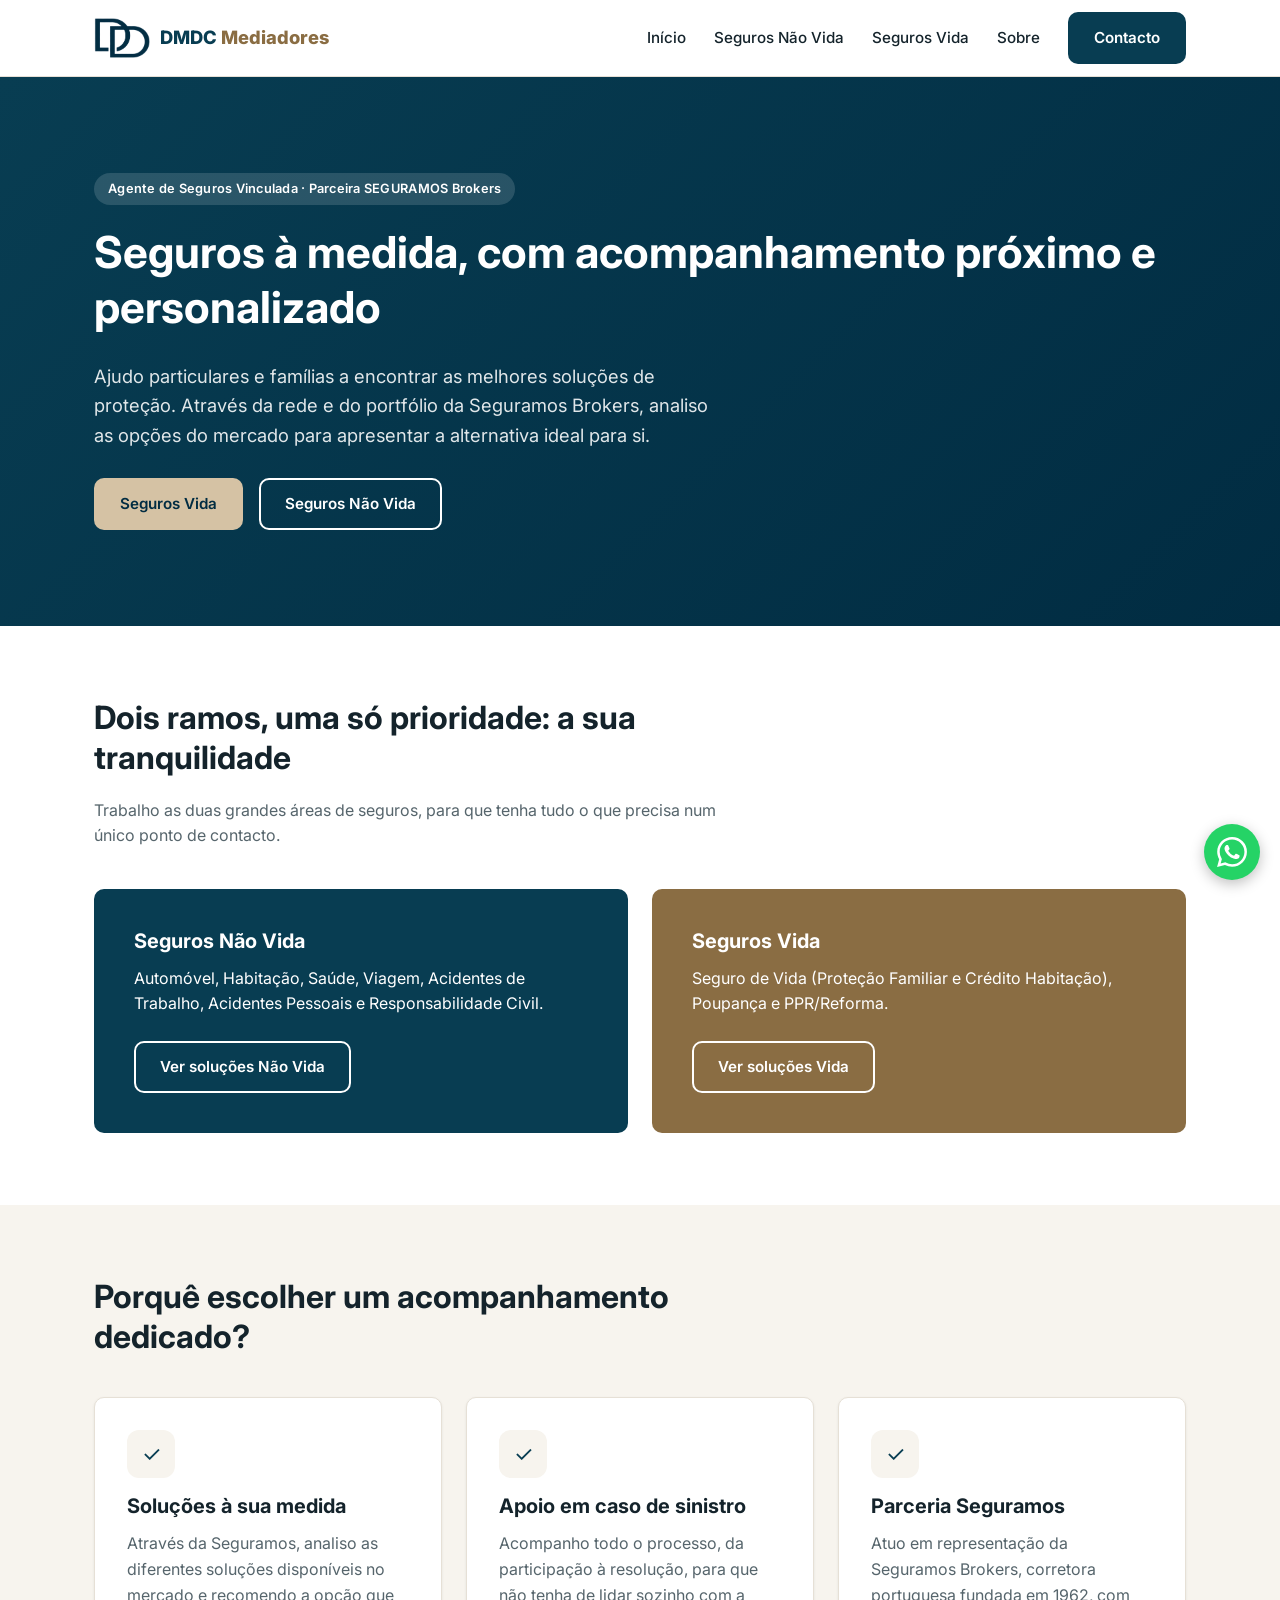
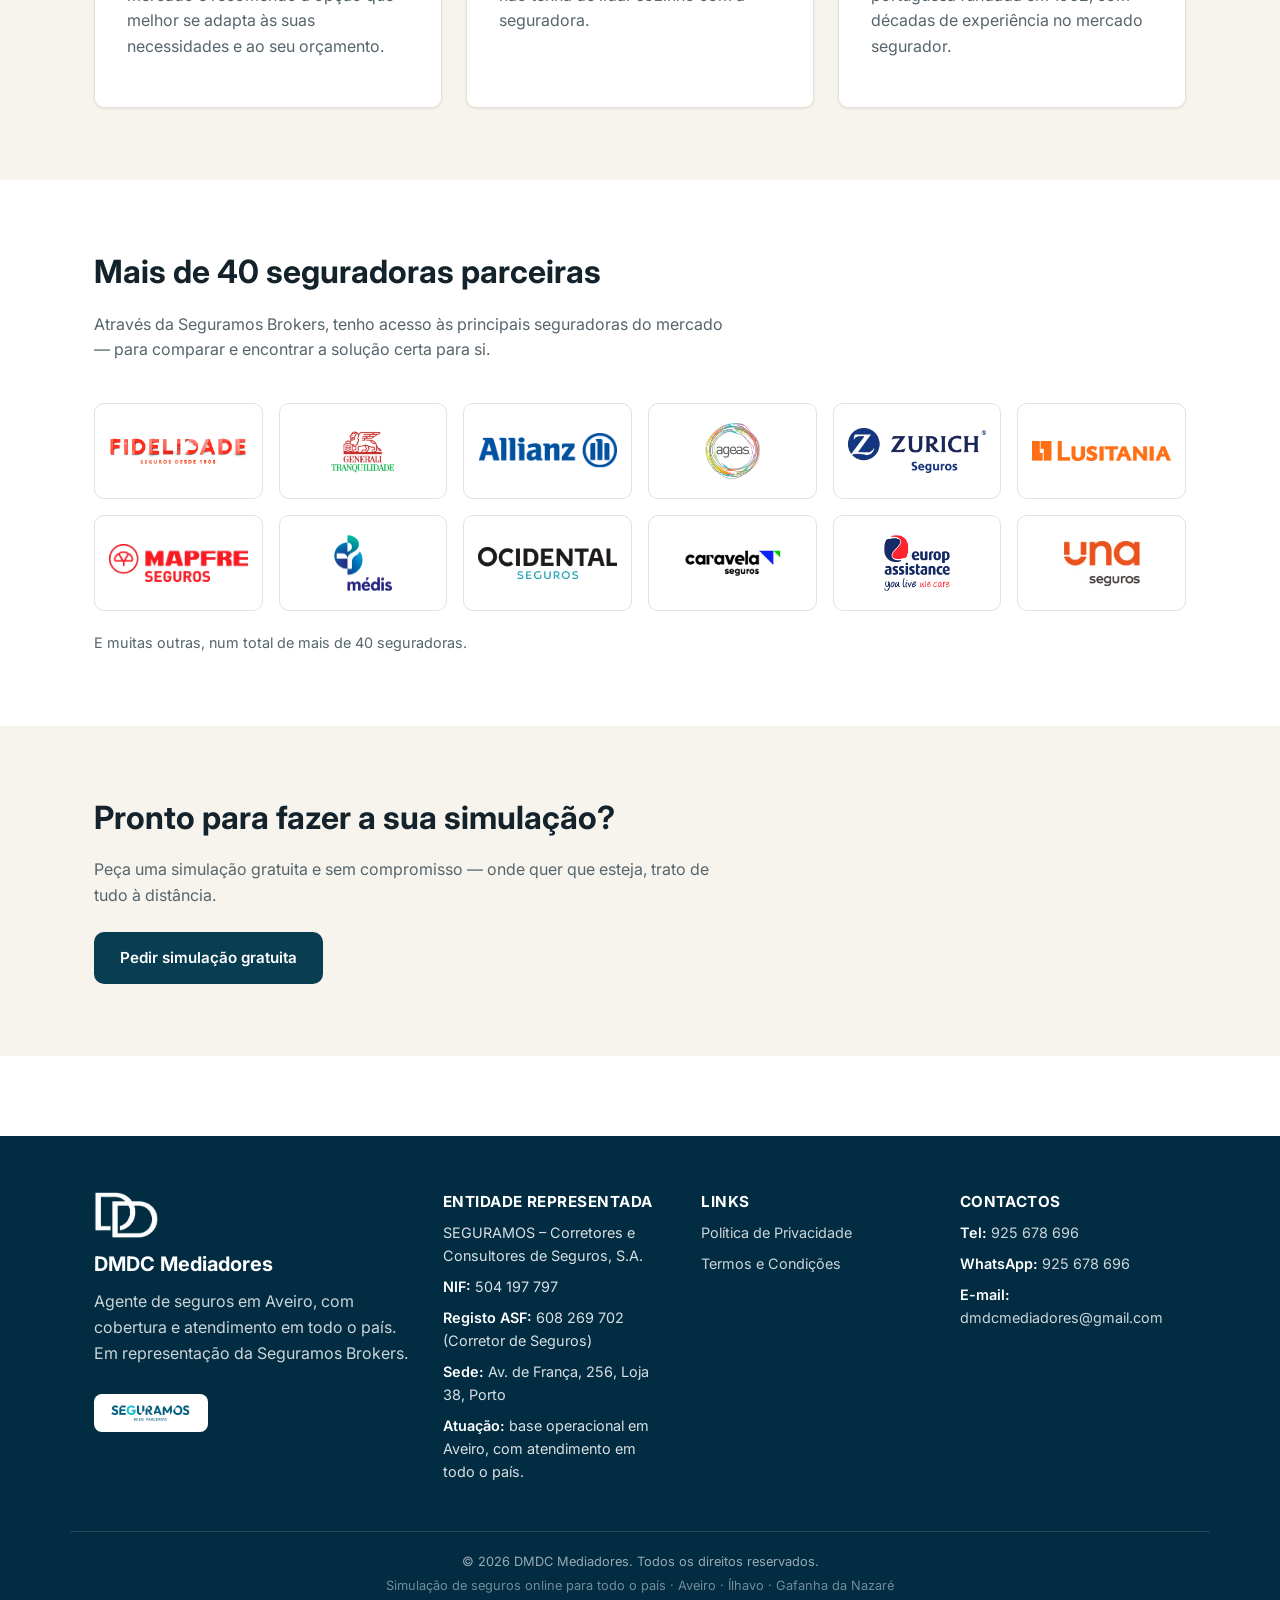
==== commit 01375b65: "NIF obrigatório nas simulações e seguradoras parceiras - Campo NIF (9 dígitos, obrigatório) nos cont" ====
--- a/index.html
+++ b/index.html
@@ -67,7 +67,7 @@
   },
   "knowsAbout": [
     "Seguro Automóvel",
-    "Seguro de Habitação",
+    "Seguro Habitação",
     "Seguro de Saúde",
     "Seguro de Viagem",
     "Seguro de Acidentes de Trabalho",
@@ -160,6 +160,30 @@
 
   <section class="section">
     <div class="container">
+      <div class="section-header">
+        <h2>Mais de 40 seguradoras parceiras</h2>
+        <p>Através da Seguramos Brokers, tenho acesso às principais seguradoras do mercado — para comparar e encontrar a solução certa para si.</p>
+      </div>
+      <ul class="insurer-grid">
+        <li><img src="assets/img/seguradoras/fidelidade.png" alt="Fidelidade" loading="lazy"></li>
+        <li><img src="assets/img/seguradoras/tranquilidade.png" alt="Generali Tranquilidade" loading="lazy"></li>
+        <li><img src="assets/img/seguradoras/allianz.png" alt="Allianz" loading="lazy"></li>
+        <li><img src="assets/img/seguradoras/ageas.png" alt="Ageas" loading="lazy"></li>
+        <li><img src="assets/img/seguradoras/zurich.png" alt="Zurich" loading="lazy"></li>
+        <li><img src="assets/img/seguradoras/lusitania.png" alt="Lusitania" loading="lazy"></li>
+        <li><img src="assets/img/seguradoras/mapfre.png" alt="Mapfre" loading="lazy"></li>
+        <li><img src="assets/img/seguradoras/medis.png" alt="Médis" loading="lazy"></li>
+        <li><img src="assets/img/seguradoras/ocidental.png" alt="Ocidental" loading="lazy"></li>
+        <li><img src="assets/img/seguradoras/caravela.jpg" alt="Caravela Seguros" loading="lazy"></li>
+        <li><img src="assets/img/seguradoras/europ-assistance.png" alt="Europ Assistance" loading="lazy"></li>
+        <li><img src="assets/img/seguradoras/una.jpg" alt="Una Seguros" loading="lazy"></li>
+      </ul>
+      <p class="insurer-more">E muitas outras, num total de mais de 40 seguradoras.</p>
+    </div>
+  </section>
+
+  <section class="section section-alt">
+    <div class="container">
       <div class="section-header" style="margin-bottom: 24px;">
         <h2>Pronto para fazer a sua simulação?</h2>
         <p>Peça uma simulação gratuita e sem compromisso — onde quer que esteja, trato de tudo à distância.</p>
--- a/assets/css/style.css
+++ b/assets/css/style.css
@@ -283,7 +283,7 @@
 }
 .form-group { margin-bottom: 18px; }
 label { display: block; font-weight: 600; font-size: 0.9rem; margin-bottom: 6px; }
-input[type="text"], input[type="email"], input[type="tel"], select, textarea {
+input[type="text"], input[type="email"], input[type="tel"], input[type="number"], input[type="date"], select, textarea {
   width: 100%;
   padding: 12px 14px;
   border: 1px solid var(--color-border);
@@ -455,3 +455,102 @@
 @media (max-width: 720px) {
   .logo-mark { height: 32px; }
 }
+
+/* Formulários de simulação (por tipo de seguro) */
+.sim-panel {
+  margin-top: 32px;
+  background: var(--color-bg-alt);
+  border: 1px solid var(--color-border);
+  border-radius: var(--radius);
+  padding: 32px;
+  scroll-margin-top: 96px;
+}
+.sim-panel h3 { color: var(--color-primary); margin-bottom: 6px; }
+.sim-intro { font-size: 0.9rem; }
+.sim-nota {
+  font-size: 0.88rem;
+  background: var(--color-white);
+  border-left: 3px solid var(--color-accent-dark);
+  padding: 10px 14px;
+  border-radius: 6px;
+  color: var(--color-text);
+}
+.sim-section-title {
+  font-size: 0.78rem;
+  font-weight: 700;
+  text-transform: uppercase;
+  letter-spacing: 0.05em;
+  color: var(--color-accent-dark);
+  margin: 24px 0 12px;
+}
+.sim-grid { display: grid; grid-template-columns: repeat(2, minmax(0, 1fr)); column-gap: 20px; }
+.sim-grid .full { grid-column: 1 / -1; }
+.form-hint { display: block; color: var(--color-text-muted); margin-top: 4px; font-size: 0.82rem; }
+.choice-group { border: none; padding: 0; margin: 0 0 18px; min-width: 0; }
+.choice-group legend { font-weight: 600; font-size: 0.9rem; margin-bottom: 8px; padding: 0; }
+.choice {
+  display: inline-flex;
+  align-items: center;
+  gap: 8px;
+  font-weight: 400;
+  margin: 0 20px 8px 0;
+  cursor: pointer;
+}
+.choice input { width: auto; margin: 0; accent-color: var(--color-primary); }
+.choice-checkbox .choice { display: flex; margin-right: 0; }
+@media (max-width: 720px) {
+  .sim-panel { padding: 20px; }
+  .sim-grid { grid-template-columns: 1fr; }
+  .choice { display: flex; margin-right: 0; }
+}
+
+/* Lista de anexos */
+.anexo-lista { list-style: none; padding: 0; margin: 8px 0 0; font-size: 0.85rem; }
+.anexo-lista li {
+  display: flex;
+  align-items: center;
+  justify-content: space-between;
+  gap: 8px;
+  background: var(--color-white);
+  border: 1px solid var(--color-border);
+  border-radius: 6px;
+  padding: 6px 10px;
+  margin-bottom: 6px;
+  word-break: break-all;
+}
+.anexo-lista li.anexo-aviso { background: #fff3cd; border-color: #f0dc9a; color: #7a5c00; }
+.anexo-remover {
+  flex: none;
+  border: none;
+  background: none;
+  font-size: 1.2rem;
+  line-height: 1;
+  color: var(--color-text-muted);
+  cursor: pointer;
+  padding: 0 4px;
+}
+.anexo-remover:hover { color: #b3261e; }
+
+/* Seguradoras parceiras */
+.insurer-grid {
+  list-style: none;
+  margin: 0;
+  padding: 0;
+  display: grid;
+  grid-template-columns: repeat(6, minmax(0, 1fr));
+  gap: 16px;
+}
+.insurer-grid li {
+  background: var(--color-white);
+  border: 1px solid var(--color-border);
+  border-radius: var(--radius);
+  height: 96px;
+  display: flex;
+  align-items: center;
+  justify-content: center;
+  padding: 14px;
+}
+.insurer-grid img { max-height: 56px; max-width: 100%; width: auto; height: auto; object-fit: contain; }
+.insurer-more { margin: 20px 0 0; font-size: 0.9rem; }
+@media (max-width: 900px) { .insurer-grid { grid-template-columns: repeat(4, minmax(0, 1fr)); } }
+@media (max-width: 720px) { .insurer-grid { grid-template-columns: repeat(3, minmax(0, 1fr)); gap: 10px; } .insurer-grid li { height: 76px; padding: 10px; } }
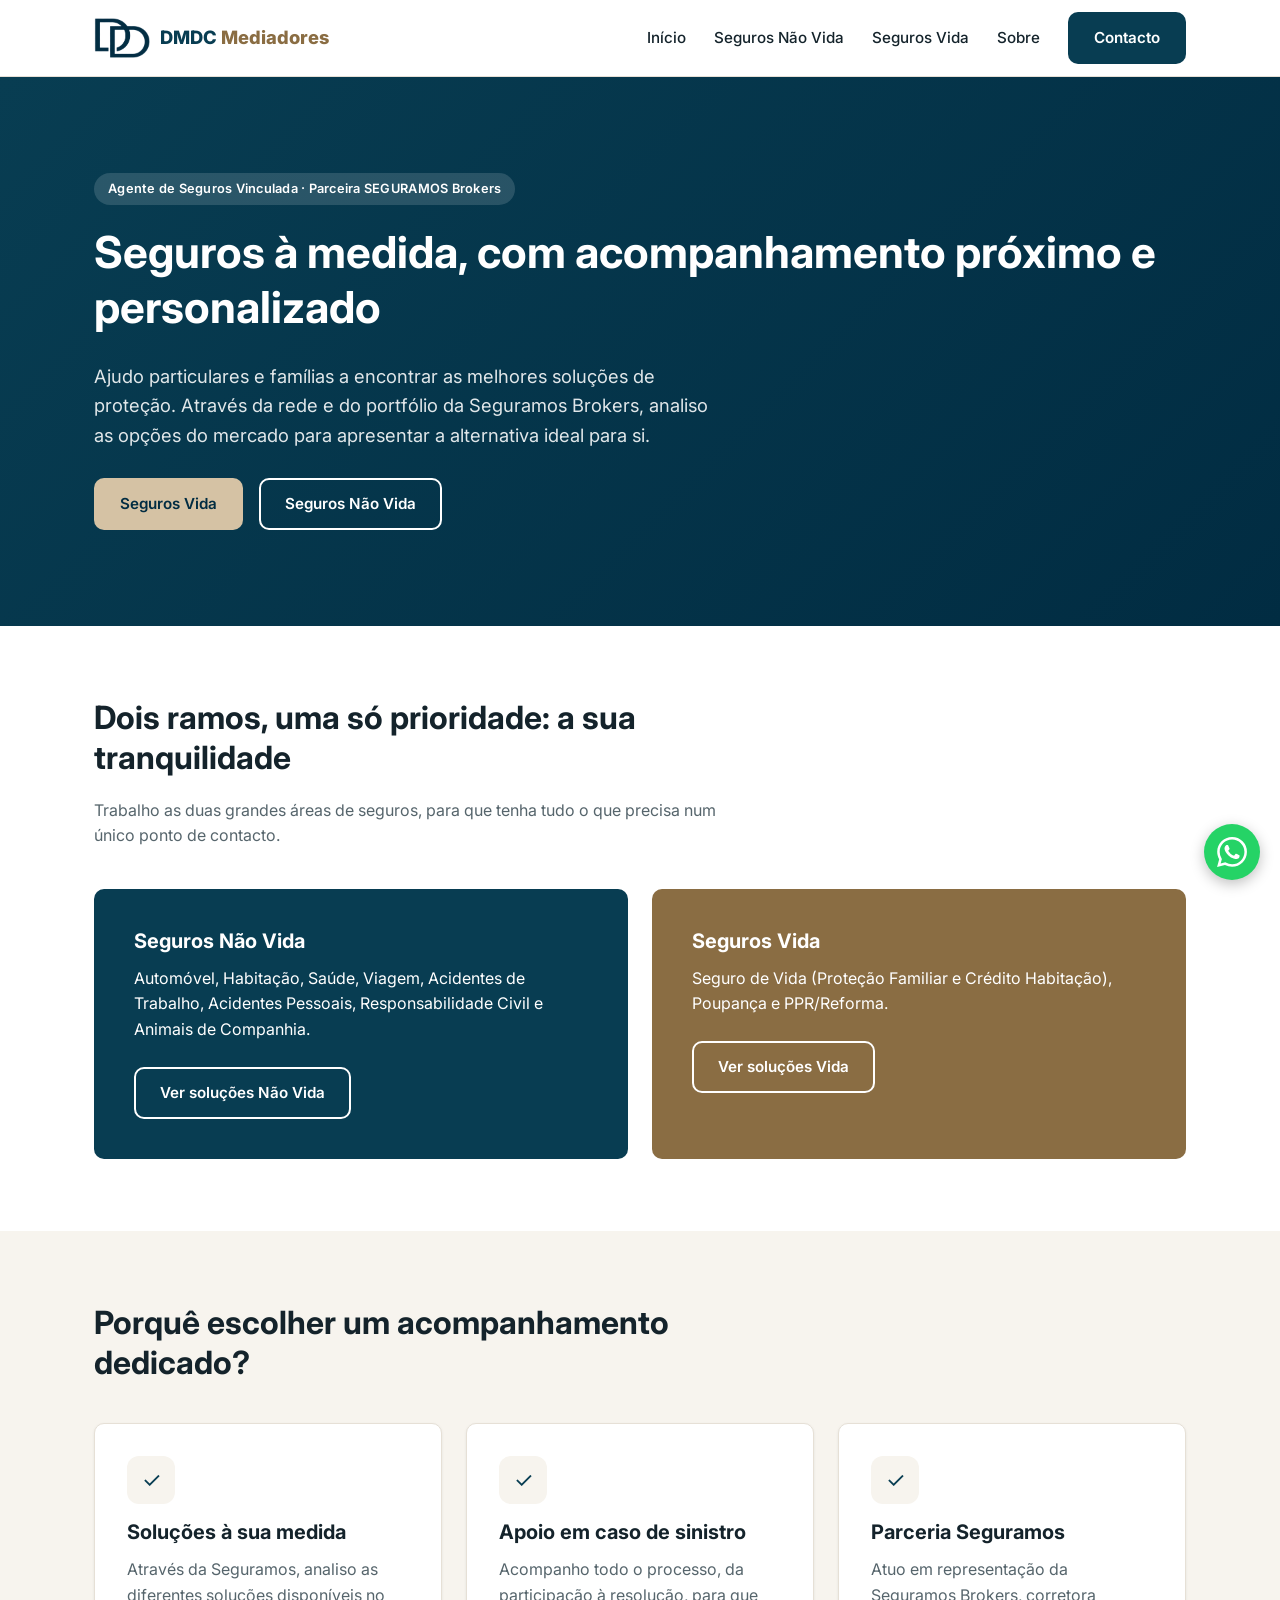
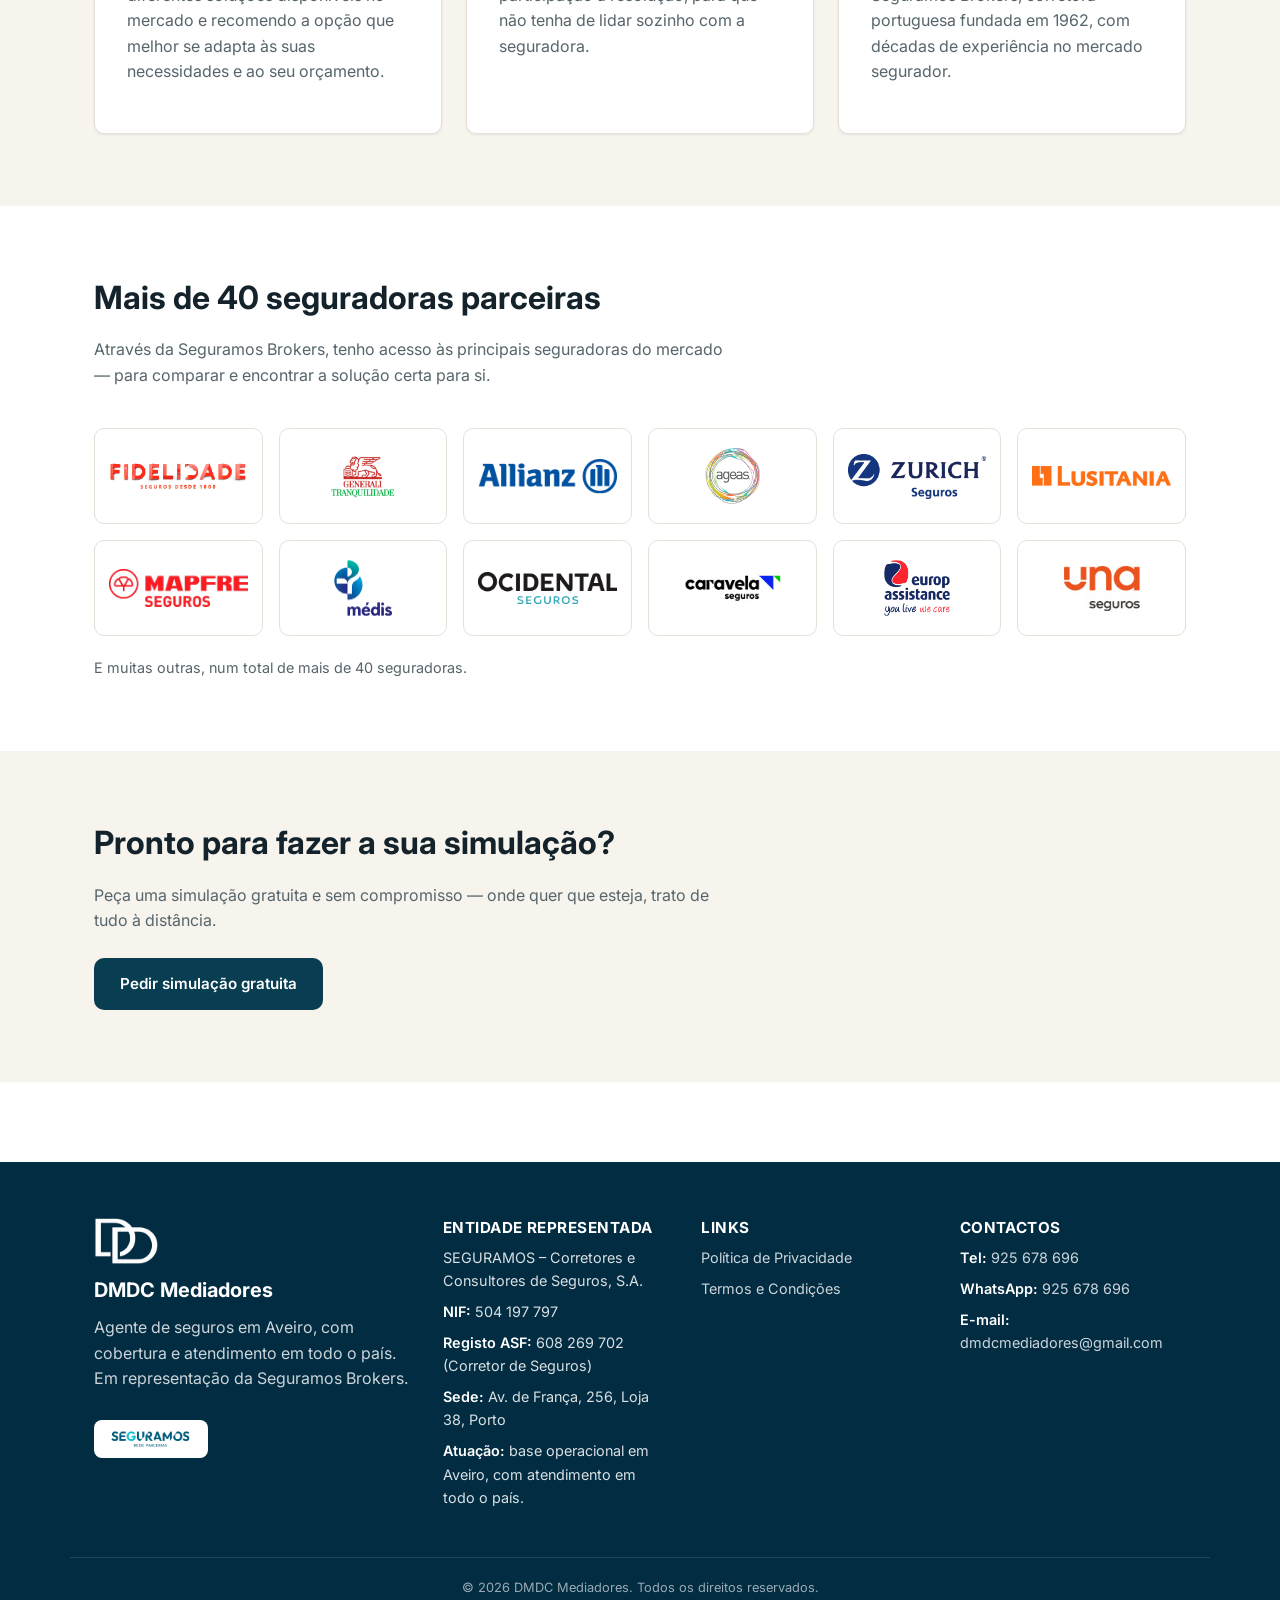
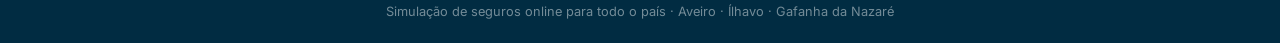
==== commit bf8fe5a1: "Adicionar Seguro para Animais de Companhia e rever Responsabilidade Civil - Nova secção e simulação " ====
--- a/index.html
+++ b/index.html
@@ -73,6 +73,7 @@
     "Seguro de Acidentes de Trabalho",
     "Seguro de Acidentes Pessoais",
     "Seguro de Responsabilidade Civil",
+    "Seguro para Animais de Companhia",
     "Seguro de Vida",
     "Seguro de Crédito Habitação",
     "PPR"
@@ -121,7 +122,7 @@
       <div class="grid grid-2">
         <div class="branch-card nao-vida">
           <h3>Seguros Não Vida</h3>
-          <p>Automóvel, Habitação, Saúde, Viagem, Acidentes de Trabalho, Acidentes Pessoais e Responsabilidade Civil.</p>
+          <p>Automóvel, Habitação, Saúde, Viagem, Acidentes de Trabalho, Acidentes Pessoais, Responsabilidade Civil e Animais de Companhia.</p>
           <a href="seguros-nao-vida.html" class="btn btn-outline">Ver soluções Não Vida</a>
         </div>
         <div class="branch-card vida">
--- a/assets/css/style.css
+++ b/assets/css/style.css
@@ -184,6 +184,7 @@
 }
 .grid-2 { grid-template-columns: repeat(2, 1fr); }
 .grid-3 { grid-template-columns: repeat(3, 1fr); }
+.grid-4 { grid-template-columns: repeat(4, 1fr); }
 
 .card {
   background: var(--color-white);
@@ -399,6 +400,7 @@
 /* Responsive */
 @media (max-width: 900px) {
   .grid-2, .grid-3 { grid-template-columns: 1fr; }
+  .grid-4 { grid-template-columns: repeat(2, 1fr); }
   .subsection-inner { grid-template-columns: 1fr; }
   .about-grid { grid-template-columns: 1fr; }
   .contact-grid { grid-template-columns: 1fr; }
@@ -554,3 +556,23 @@
 .insurer-more { margin: 20px 0 0; font-size: 0.9rem; }
 @media (max-width: 900px) { .insurer-grid { grid-template-columns: repeat(4, minmax(0, 1fr)); } }
 @media (max-width: 720px) { .insurer-grid { grid-template-columns: repeat(3, minmax(0, 1fr)); gap: 10px; } .insurer-grid li { height: 76px; padding: 10px; } }
+
+/* Sobre: foto e função */
+.about-photo-img {
+  width: 100%;
+  height: auto;
+  aspect-ratio: 3 / 4;
+  object-fit: cover;
+  border-radius: var(--radius);
+  box-shadow: var(--shadow-md);
+}
+@media (max-width: 900px) {
+  .about-photo-img { max-width: 360px; margin: 0 auto; }
+}
+@media (max-width: 480px) {
+  .grid-4 { grid-template-columns: 1fr; }
+}
+
+.page-nota { margin: 20px 0 0; max-width: 760px; }
+
+.about-partner-title { margin-top: 48px; }
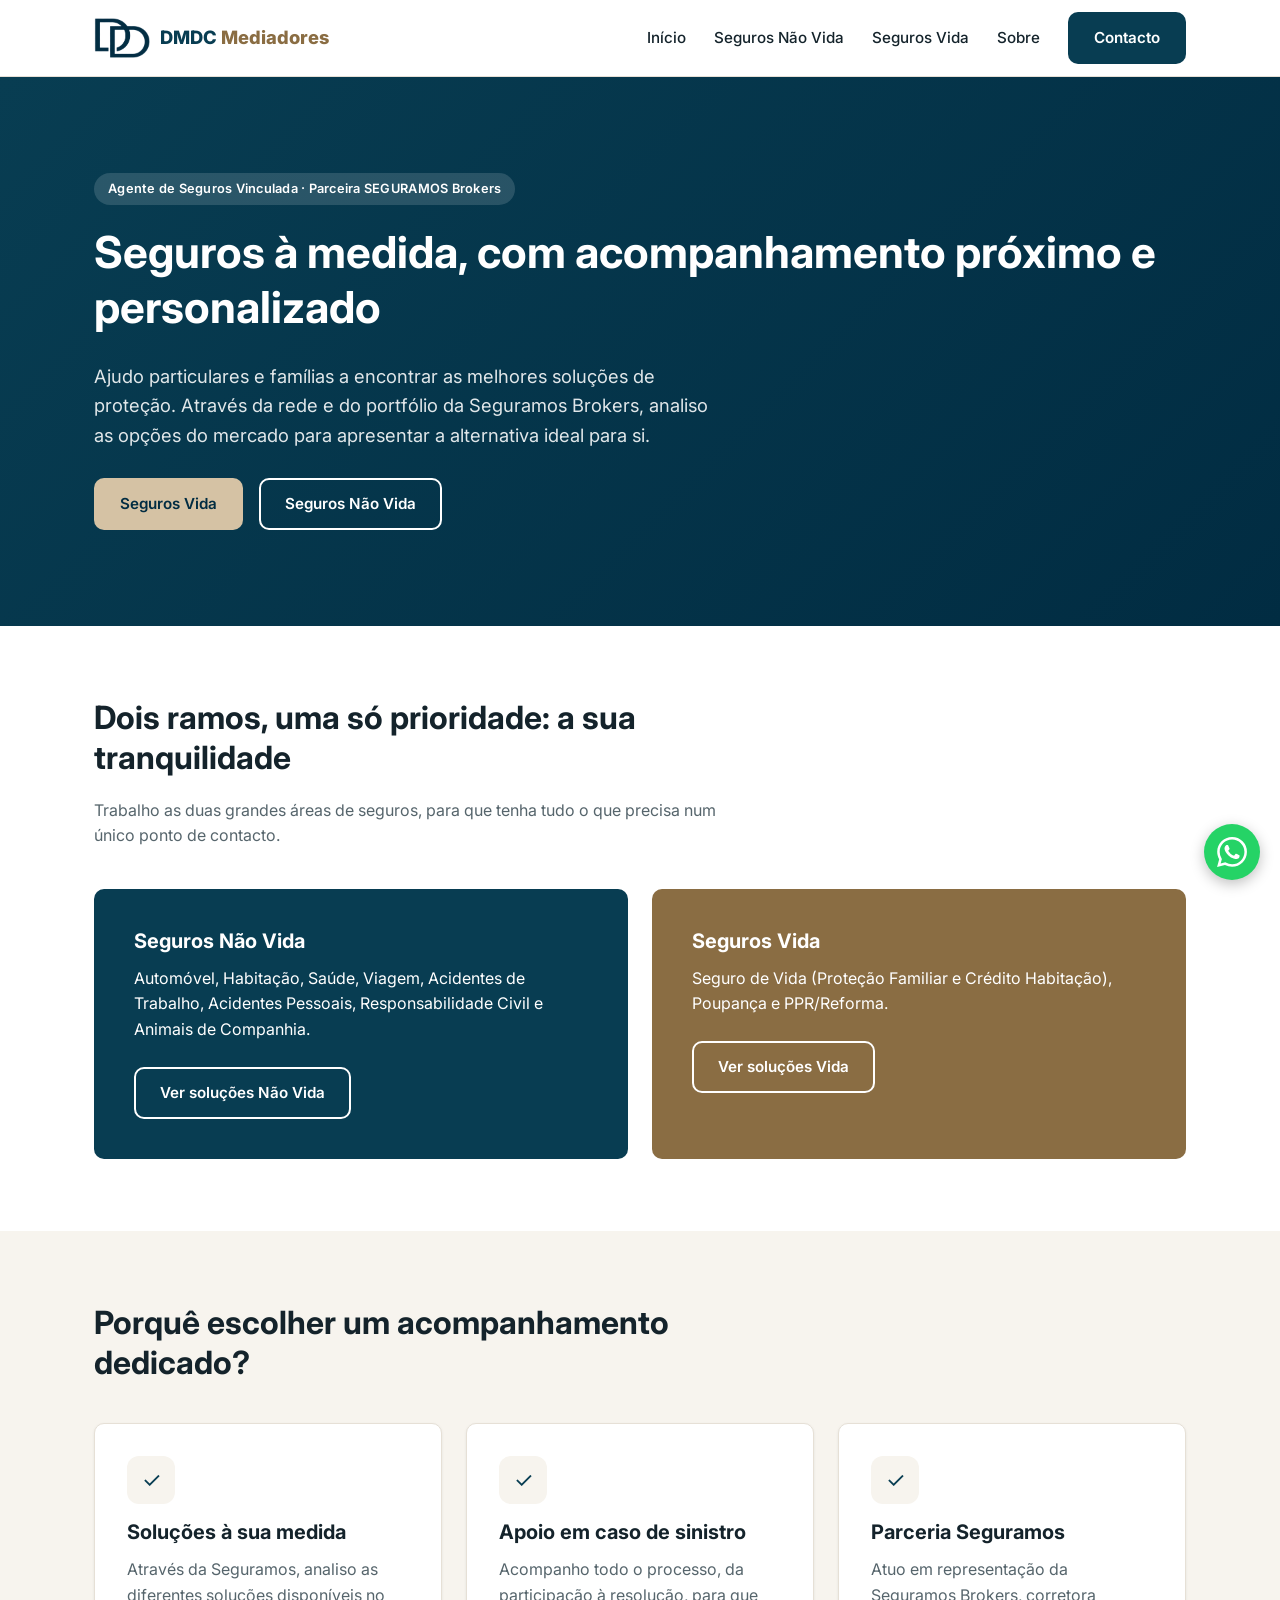
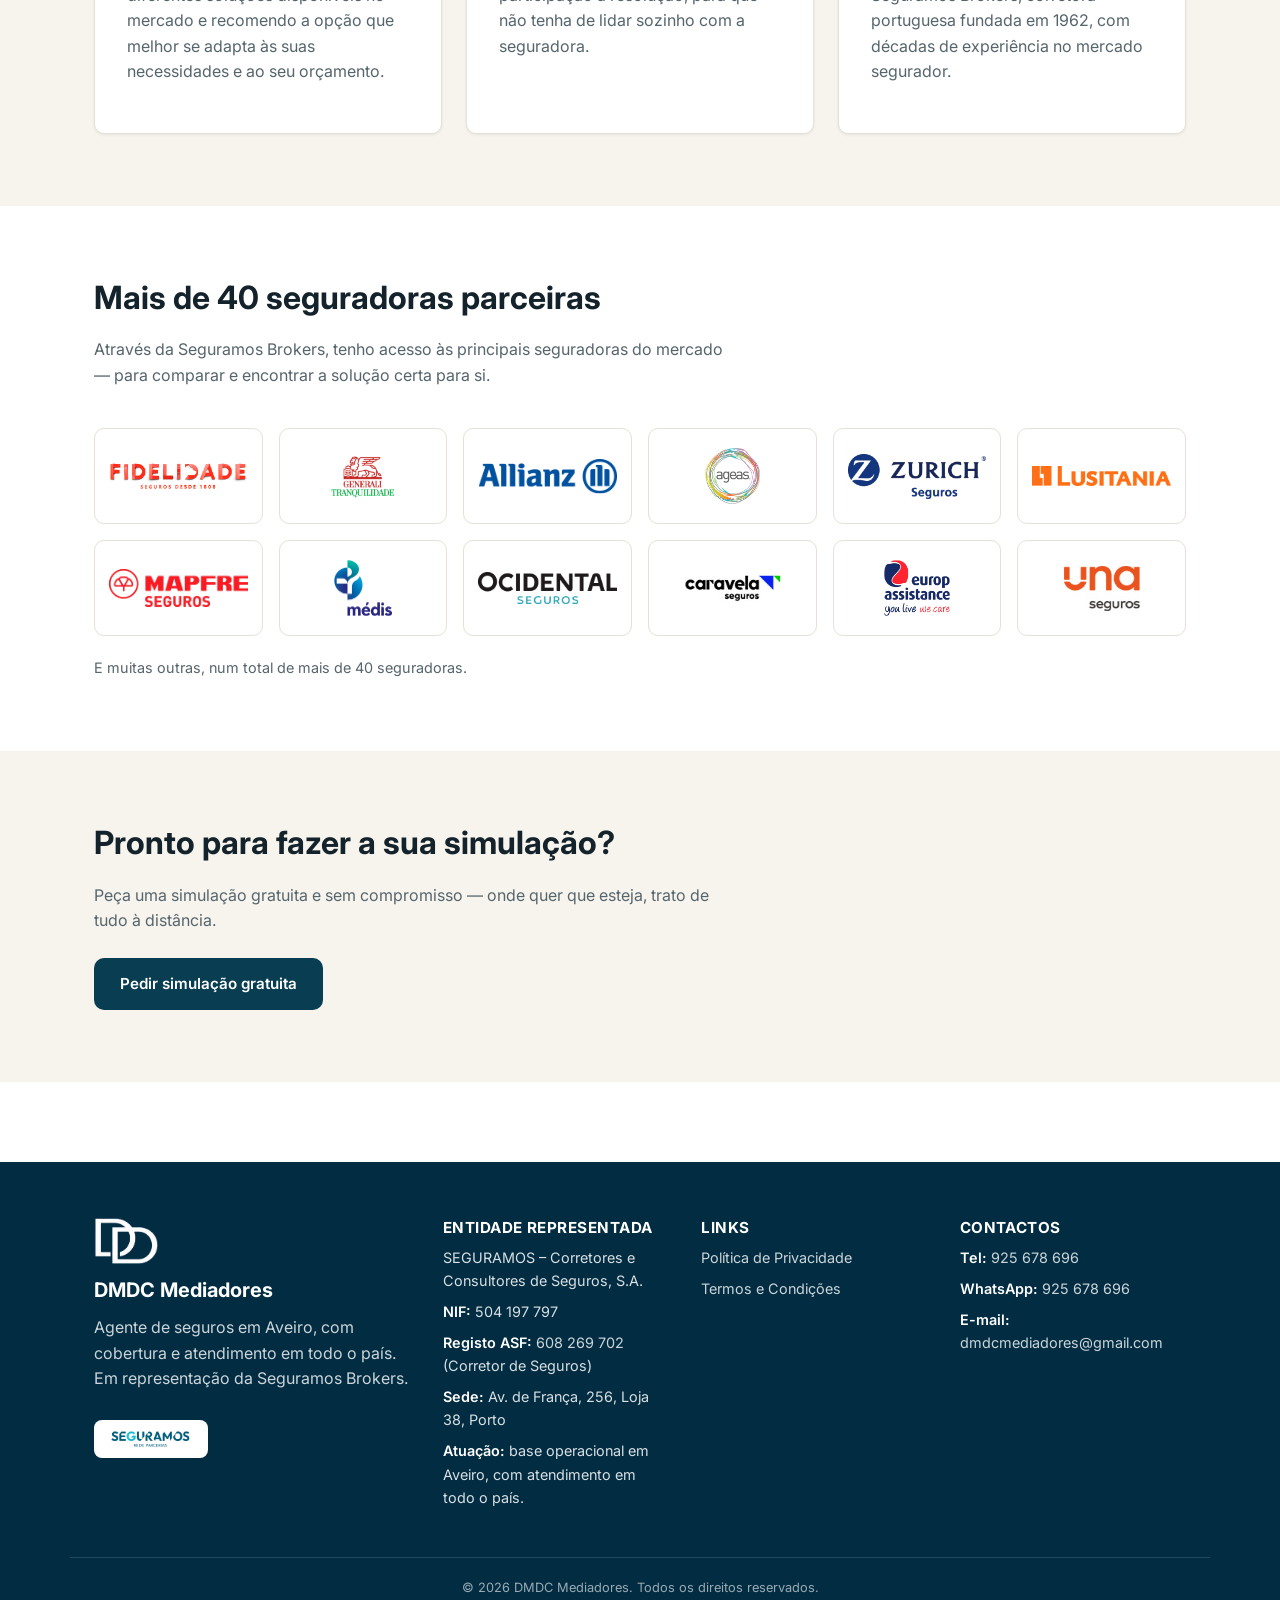
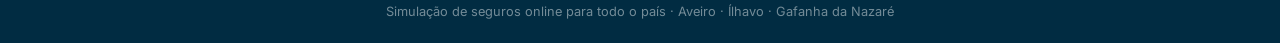
==== commit 1e5d7ad5: "Textos legais, remoção do mapa, notificação por e-mail e sitemap - Privacidade e Termos: identificaç" ====
--- a/index.html
+++ b/index.html
@@ -75,7 +75,7 @@
     "Seguro de Responsabilidade Civil",
     "Seguro para Animais de Companhia",
     "Seguro de Vida",
-    "Seguro de Crédito Habitação",
+    "Seguro de Vida Crédito Habitação",
     "PPR"
   ]
 }
@@ -208,7 +208,7 @@
         <ul>
           <li>SEGURAMOS – Corretores e Consultores de Seguros, S.A.</li>
           <li><strong>NIF:</strong> 504 197 797</li>
-          <li><strong>Registo ASF:</strong> 608 269 702 (Corretor de Seguros)</li>
+          <li><strong>Registo ASF:</strong> <a href="https://www.asf.com.pt/web/site-asf/mediador?MediadorId=195218" target="_blank" rel="noopener">608 269 702</a> (Corretor de Seguros)</li>
           <li><strong>Sede:</strong> Av. de França, 256, Loja 38, Porto</li>
           <li><strong>Atuação:</strong> base operacional em Aveiro, com atendimento em todo o país.</li>
         </ul>
--- a/assets/css/style.css
+++ b/assets/css/style.css
@@ -322,16 +322,6 @@
 .info-card ul { list-style: none; padding: 0; margin: 0; }
 .info-card li { margin-bottom: 14px; font-size: 0.95rem; }
 .info-card li strong { display: block; color: var(--color-primary); font-size: 0.8rem; text-transform: uppercase; letter-spacing: 0.03em; margin-bottom: 2px; }
-.map-placeholder {
-  margin-top: 24px;
-  border: 1px dashed var(--color-border);
-  border-radius: var(--radius);
-  padding: 32px;
-  text-align: center;
-  color: var(--color-text-muted);
-  font-size: 0.9rem;
-  background: var(--color-white);
-}
 
 /* Placeholder marker */
 .fill-me {
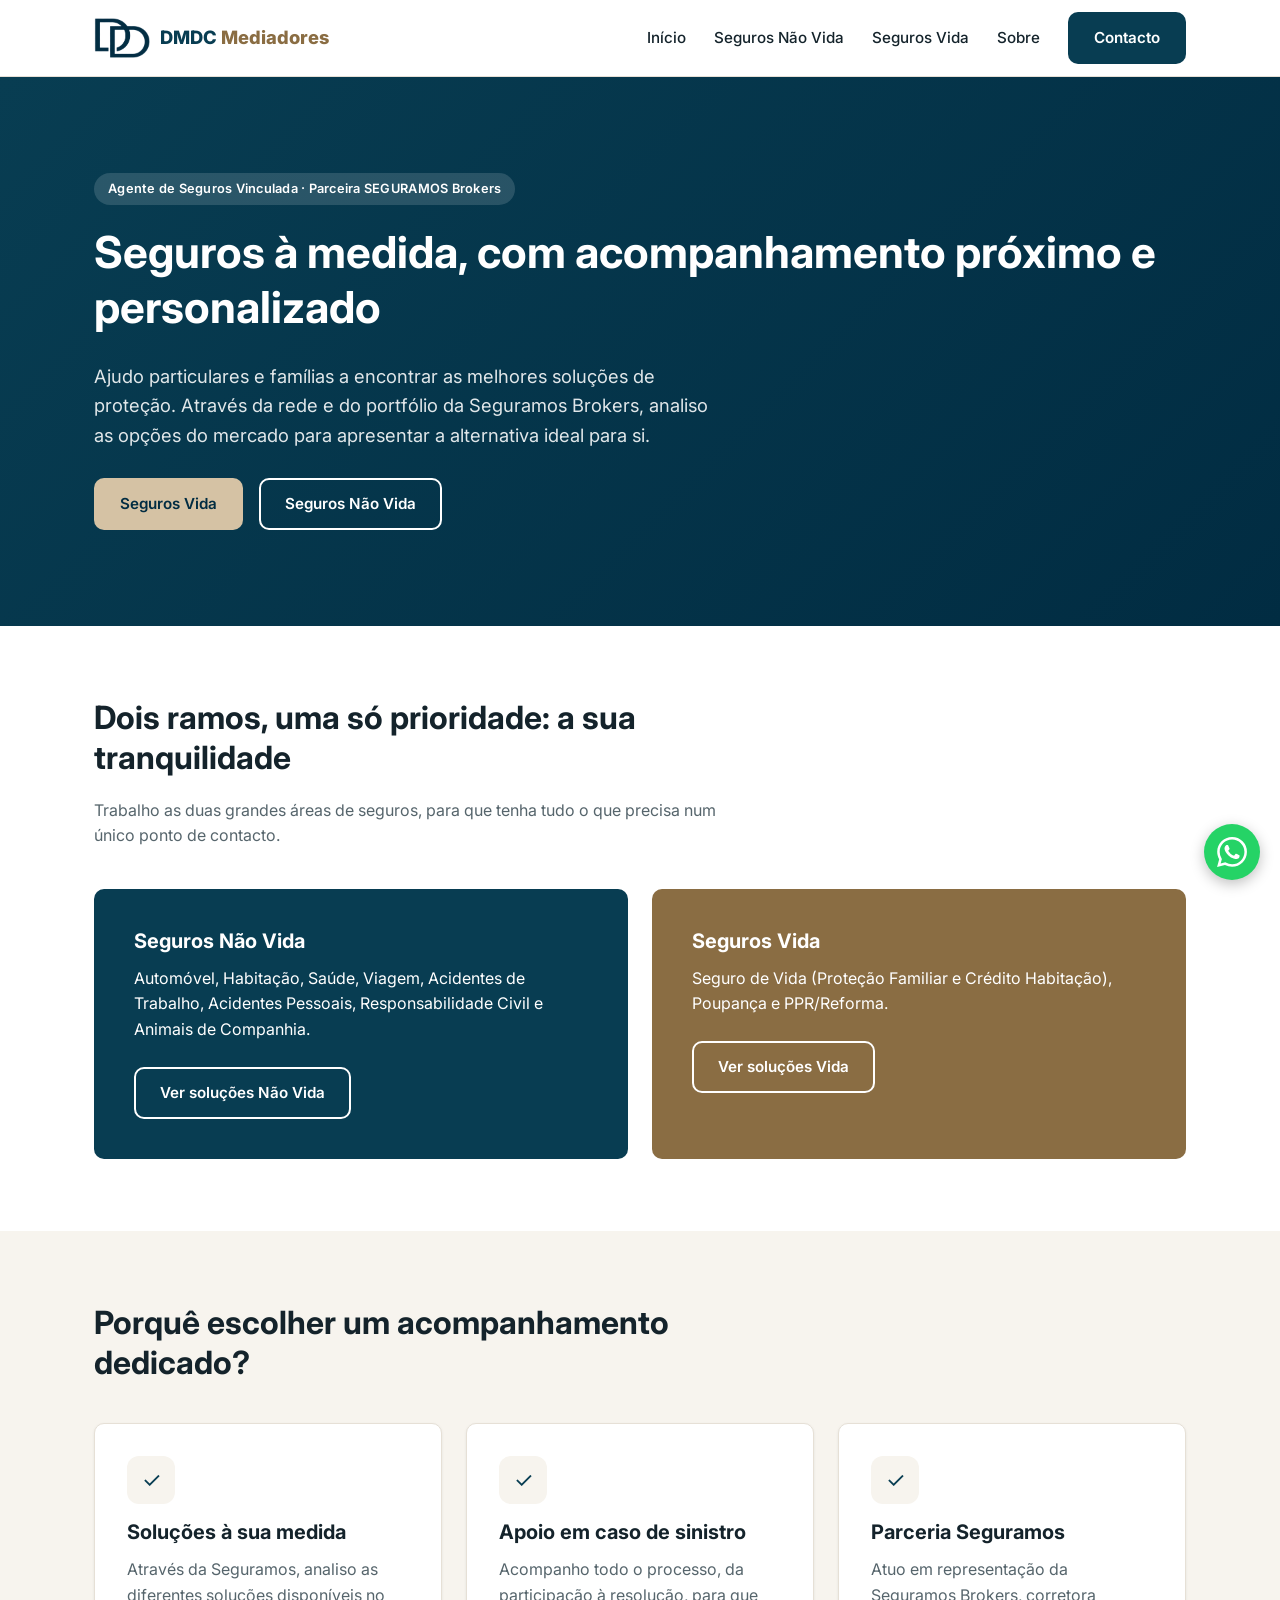
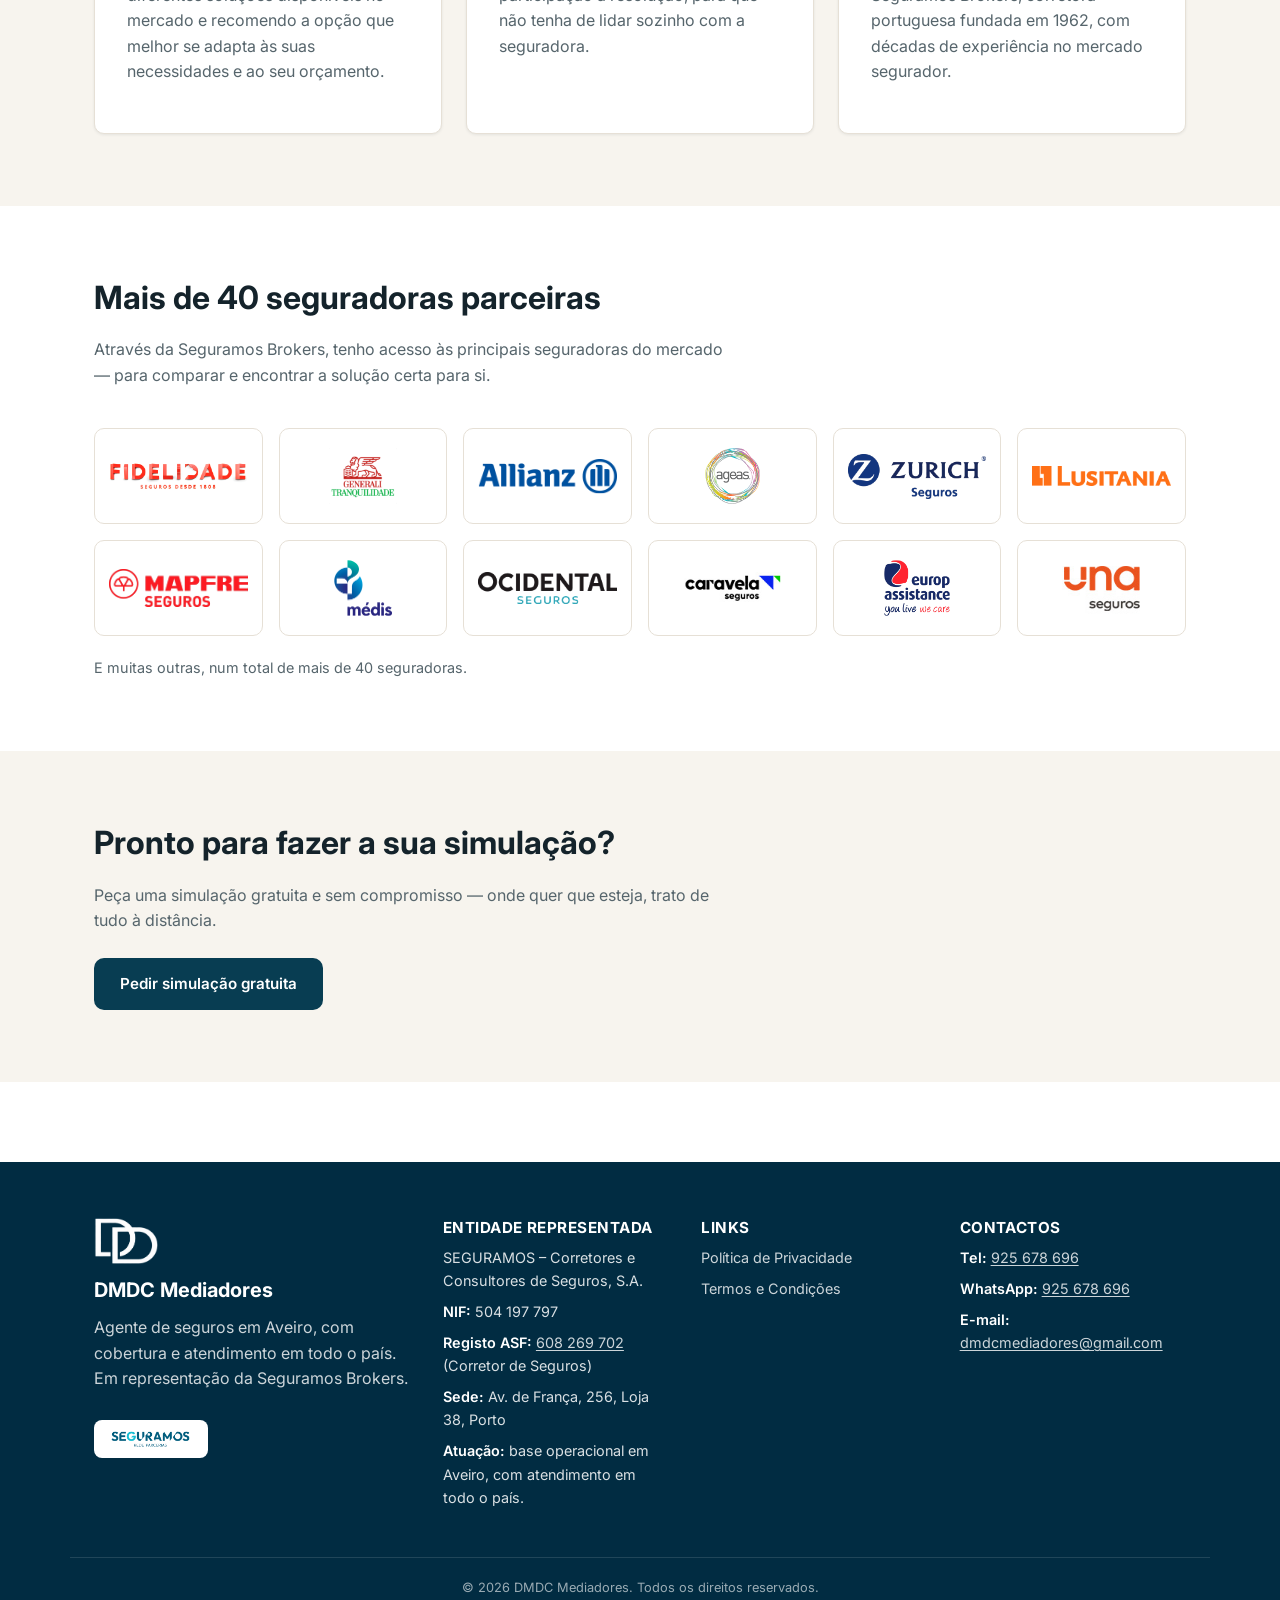
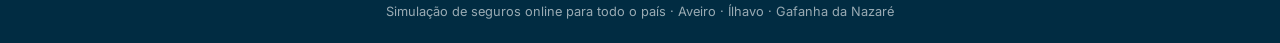
==== commit a585ca0c: "Melhorias do Lighthouse: imagens, fontes e acessibilidade - Reduzir o logótipo da Seguramos (289 KB " ====
--- a/index.html
+++ b/index.html
@@ -21,7 +21,9 @@
   <link rel="manifest" href="site.webmanifest">
   <meta name="theme-color" content="#083d52">
   <link rel="preconnect" href="https://fonts.googleapis.com">
-  <link href="https://fonts.googleapis.com/css2?family=Inter:wght@400;500;600;700;800&display=swap" rel="stylesheet">
+  <link rel="preconnect" href="https://fonts.gstatic.com" crossorigin>
+  <link rel="stylesheet" href="https://fonts.googleapis.com/css2?family=Inter:wght@400;500;600;700;800&display=swap" media="print" onload="this.media='all'">
+  <noscript><link rel="stylesheet" href="https://fonts.googleapis.com/css2?family=Inter:wght@400;500;600;700;800&display=swap"></noscript>
   <link rel="stylesheet" href="assets/css/style.css">
   <script type="application/ld+json">
 {
@@ -101,6 +103,8 @@
     </div>
   </header>
 
+  <main>
+
   <section class="hero">
     <div class="container">
       <span class="hero-eyebrow">Agente de Seguros Vinculada · Parceira SEGURAMOS Brokers</span>
@@ -166,18 +170,18 @@
         <p>Através da Seguramos Brokers, tenho acesso às principais seguradoras do mercado — para comparar e encontrar a solução certa para si.</p>
       </div>
       <ul class="insurer-grid">
-        <li><img src="assets/img/seguradoras/fidelidade.png" alt="Fidelidade" loading="lazy"></li>
-        <li><img src="assets/img/seguradoras/tranquilidade.png" alt="Generali Tranquilidade" loading="lazy"></li>
-        <li><img src="assets/img/seguradoras/allianz.png" alt="Allianz" loading="lazy"></li>
-        <li><img src="assets/img/seguradoras/ageas.png" alt="Ageas" loading="lazy"></li>
-        <li><img src="assets/img/seguradoras/zurich.png" alt="Zurich" loading="lazy"></li>
-        <li><img src="assets/img/seguradoras/lusitania.png" alt="Lusitania" loading="lazy"></li>
-        <li><img src="assets/img/seguradoras/mapfre.png" alt="Mapfre" loading="lazy"></li>
-        <li><img src="assets/img/seguradoras/medis.png" alt="Médis" loading="lazy"></li>
-        <li><img src="assets/img/seguradoras/ocidental.png" alt="Ocidental" loading="lazy"></li>
-        <li><img src="assets/img/seguradoras/caravela.jpg" alt="Caravela Seguros" loading="lazy"></li>
-        <li><img src="assets/img/seguradoras/europ-assistance.png" alt="Europ Assistance" loading="lazy"></li>
-        <li><img src="assets/img/seguradoras/una.jpg" alt="Una Seguros" loading="lazy"></li>
+        <li><img src="assets/img/seguradoras/fidelidade.png" alt="Fidelidade" loading="lazy" width="229" height="46"></li>
+        <li><img src="assets/img/seguradoras/tranquilidade.png" alt="Generali Tranquilidade" loading="lazy" width="203" height="168"></li>
+        <li><img src="assets/img/seguradoras/allianz.png" alt="Allianz" loading="lazy" width="164" height="42"></li>
+        <li><img src="assets/img/seguradoras/ageas.png" alt="Ageas" loading="lazy" width="105" height="107"></li>
+        <li><img src="assets/img/seguradoras/zurich.png" alt="Zurich" loading="lazy" width="222" height="72"></li>
+        <li><img src="assets/img/seguradoras/lusitania.png" alt="Lusitania" loading="lazy" width="200" height="29"></li>
+        <li><img src="assets/img/seguradoras/mapfre.png" alt="Mapfre" loading="lazy" width="150" height="41"></li>
+        <li><img src="assets/img/seguradoras/medis.png" alt="Médis" loading="lazy" width="116" height="113"></li>
+        <li><img src="assets/img/seguradoras/ocidental.png" alt="Ocidental" loading="lazy" width="193" height="44"></li>
+        <li><img src="assets/img/seguradoras/caravela.jpg" alt="Caravela Seguros" loading="lazy" width="130" height="75"></li>
+        <li><img src="assets/img/seguradoras/europ-assistance.png" alt="Europ Assistance" loading="lazy" width="125" height="106"></li>
+        <li><img src="assets/img/seguradoras/una.jpg" alt="Una Seguros" loading="lazy" width="170" height="75"></li>
       </ul>
       <p class="insurer-more">E muitas outras, num total de mais de 40 seguradoras.</p>
     </div>
@@ -192,6 +196,8 @@
       <a href="contacto.html" class="btn btn-primary">Pedir simulação gratuita</a>
     </div>
   </section>
+
+  </main>
 
   <footer class="site-footer">
     <div class="container footer-inner">
@@ -200,7 +206,7 @@
         <h3>DMDC Mediadores</h3>
         <p>Agente de seguros em Aveiro, com cobertura e atendimento em todo o país. Em representação da <a href="https://www.seguramos.pt" target="_blank" rel="noopener">Seguramos Brokers</a>.</p>
         <a href="https://www.seguramos.pt" target="_blank" rel="noopener" class="footer-partner-logo-wrap">
-          <img src="assets/img/seguramos-logo.png" alt="Seguramos — Rede Parcerias" class="footer-partner-logo">
+          <img src="assets/img/seguramos-logo.png" alt="Seguramos — Rede Parcerias" class="footer-partner-logo" width="660" height="168">
         </a>
       </div>
       <div class="footer-col">
--- a/assets/css/style.css
+++ b/assets/css/style.css
@@ -11,11 +11,21 @@
   --color-text: #14232b;
   --color-text-muted: #56656c;
   --color-border: #e6e0d6;
-  --font-family: 'Inter', -apple-system, BlinkMacSystemFont, 'Segoe UI', Roboto, Helvetica, Arial, sans-serif;
+  --font-family: 'Inter', 'Inter Fallback', -apple-system, BlinkMacSystemFont, 'Segoe UI', Roboto, Helvetica, Arial, sans-serif;
   --radius: 10px;
   --shadow-sm: 0 1px 3px rgba(6, 40, 55, 0.08);
   --shadow-md: 0 8px 24px rgba(6, 40, 55, 0.10);
   --container-width: 1140px;
+}
+
+/* Fonte de recurso com as métricas da Inter: o texto não muda de tamanho quando a Inter acaba de carregar. */
+@font-face {
+  font-family: 'Inter Fallback';
+  src: local('Arial');
+  ascent-override: 90.2%;
+  descent-override: 22.48%;
+  line-gap-override: 0%;
+  size-adjust: 107.4%;
 }
 
 * { box-sizing: border-box; }
@@ -353,6 +363,7 @@
 .footer-inner ul { list-style: none; padding: 0; margin: 0; font-size: 0.9rem; }
 .footer-inner li { margin-bottom: 8px; }
 .footer-inner li strong { color: var(--color-white); font-weight: 600; }
+.footer-inner li strong ~ a { text-decoration: underline; text-underline-offset: 2px; }
 .footer-inner p { color: rgba(255,255,255,0.8); }
 .footer-bottom {
   border-top: 1px solid rgba(255,255,255,0.12);
@@ -361,7 +372,7 @@
   text-align: center;
 }
 .footer-bottom p { color: rgba(255,255,255,0.6); margin: 0; }
-.footer-bottom .footer-areas { font-size: 0.8rem; color: rgba(255,255,255,0.45); margin-top: 4px; }
+.footer-bottom .footer-areas { font-size: 0.8rem; color: rgba(255,255,255,0.6); margin-top: 4px; }
 
 .footer-partner-logo-wrap {
   display: inline-block;
